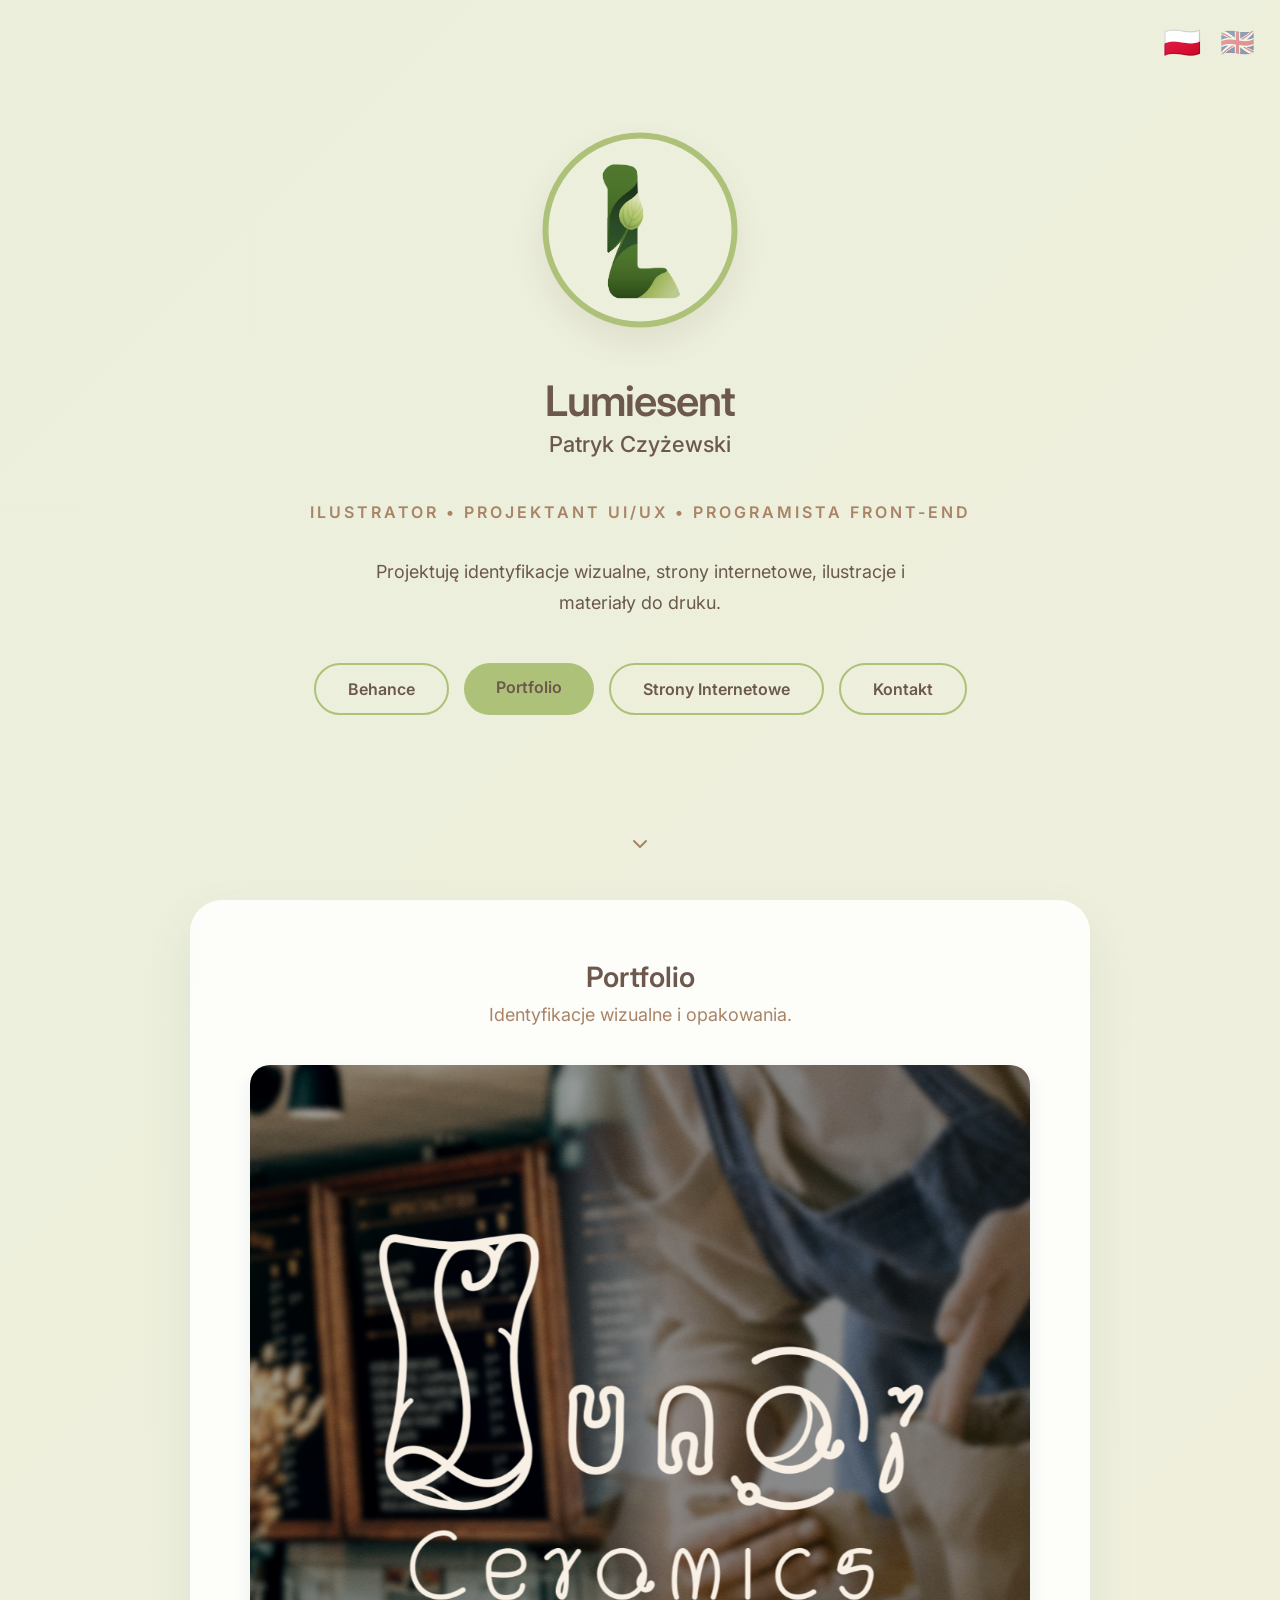
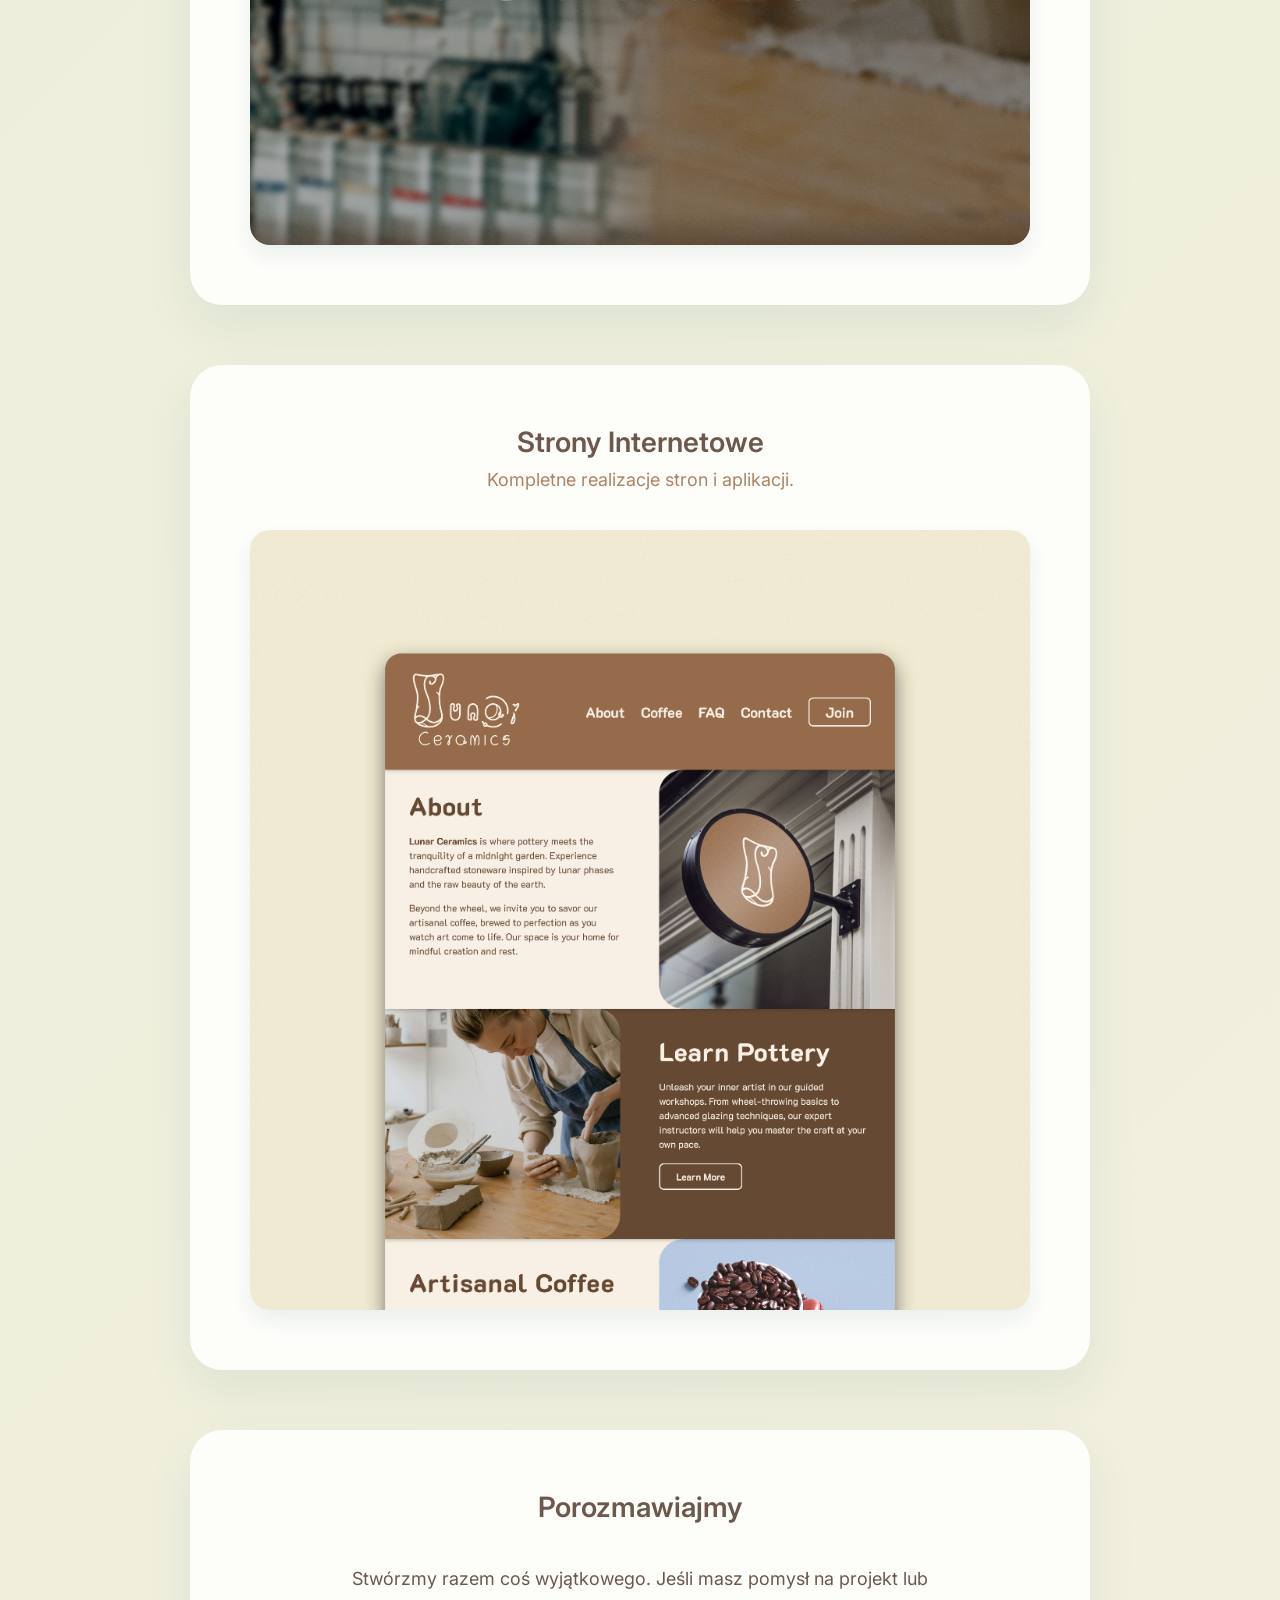
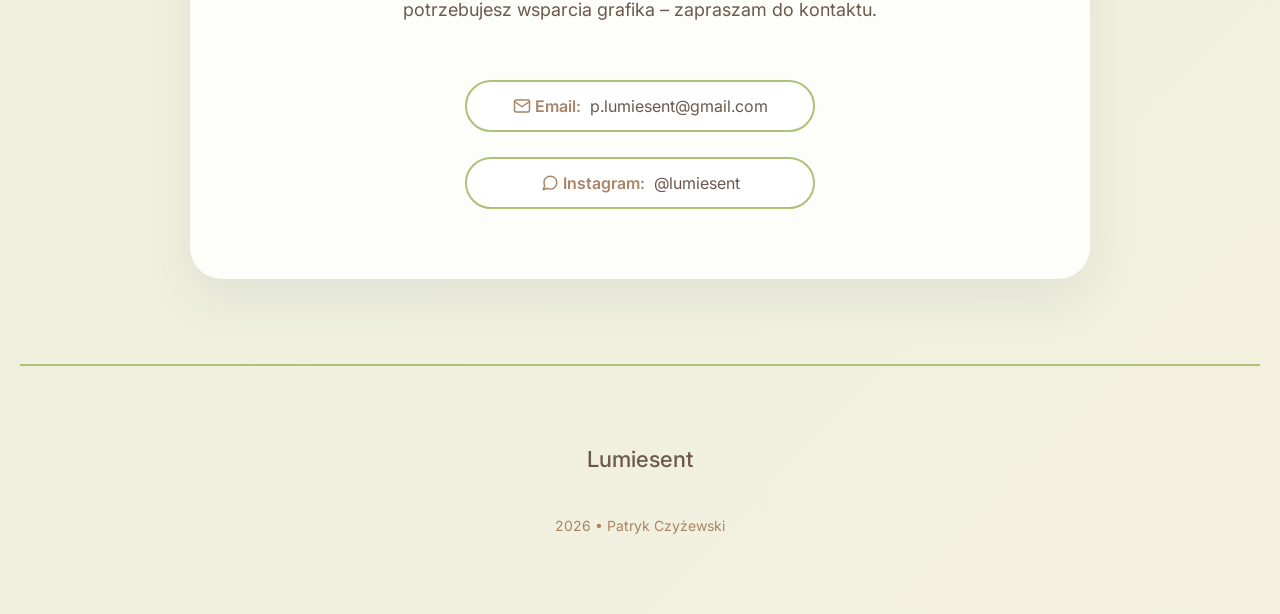
==== index.html @ 35a89672 "Small and general changes - Added different highlight color on project and website pages. - Added s" ====
<!DOCTYPE html>
<html lang="pl">
<head>
    <meta charset="UTF-8">
    <meta name="viewport" content="width=device-width, initial-scale=1.0">
    <title>Portfolio Graficzne</title>
    <link href="https://fonts.googleapis.com/css2?family=Inter:wght@400;500;600&display=swap" rel="stylesheet">
    <link rel="stylesheet" href="style.css">
</head>



<body>
    <div class="lang-switcher">
        <button id="lang-pl" class="lang-btn active">🇵🇱</button>
        <button id="lang-en" class="lang-btn">🇬🇧</button>
    </div>

    <header class="hero fade-in">
        <img src="images/Lumiesent-Signet.png" alt=" " class="profile-img">
        <h1 class="name" data-i18n="name">Lumiesent</h1>
        <p class="brand-name" data-i18n="brand_name">Patryk Czyżewski</p>
        <p class="title" data-i18n="job_title">Ilustrator • Projektant UI/UX • Programista Front-end</p>
        <p class="bio" data-i18n="bio">
            Projektuję identyfikacje wizualne, strony internetowe, ilustracje i materiały do druku. 
        </p>
        
        <div class="links">
            <a href="https://www.behance.net/lumiesent" class="btn btn-outline" data-i18n="behance">Behance</a>
            <a href="#portfolio" class="btn" data-i18n="portfolio_menu">Portfolio</a>
            <a href="#websites" class="btn btn-outline" data-i18n="websites_menu">Strony Internetowe</a>
            <a href="#kontakt" class="btn btn-outline" data-i18n="contact">Kontakt</a>
        </div>

        <a href="#portfolio" class="scroll-down">
            <svg width="24" height="24" viewBox="0 0 24 24" fill="none" stroke="currentColor" stroke-width="2" stroke-linecap="round" stroke-linejoin="round">
                <polyline points="6 9 12 15 18 9"></polyline>
            </svg>
        </a>
        
    </header>

    <main class="container">
        <div class="card fade-in" id="portfolio">
            <section class="projects-section">
                <h2 class="section-title" data-i18n="portfolio_title">Portfolio</h2>
                <p class="section-subtitle" data-i18n="portfolio_subtitle">Identyfikacje wizualne i opakowania.</p>
                
                <div class="projects-grid">
                    <a href="lunar-ceramics/lunar-ceramics-portfolio.html" class="project-item">
                        <img src="images/Lunar-Ceramics-Portfolio-Thumbnail.png" alt="Prezentacja" class="project-img">
                        <div class="project-overlay">
                            <h3 class="project-title" data-i18n="proj2_title">Lunar Ceramics</h3>
                            <p class="project-desc" data-i18n="proj2_desc">Identyfikacja wizualna kawiarni oraz pracowni ceramiki.</p>
                        </div>
                    </a>
                </div>
            </section>
        </div>

        <div class="card fade-in" id="websites">
            <section class="projects-section">
                <h2 class="section-title" data-i18n="websites_title">Strony Internetowe</h2>
                <p class="section-subtitle" data-i18n="websites_subtitle">Kompletne realizacje stron i aplikacji.</p>
                
                <div class="projects-grid">
                    <a href="lunar-ceramics/lunar-ceramics.html" class="project-item">
                        <img src="images/Lunar-Ceramics-Website-Thumbnail.png" alt=" " class="project-img">
                        <div class="project-overlay">
                            <h3 class="project-title" data-i18n="proj1_title">Lunar Ceramics</h3>
                            <p class="project-desc" data-i18n="proj1_desc">Strona internetowa.</p>
                        </div>
                    </a>
                </div>
            </section>
        </div>

        <div class="card fade-in" id="kontakt">
            <footer class="contact-section">
                <h2 class="section-title" data-i18n="talk_title">Porozmawiajmy</h2>
                <p class="bio" data-i18n="talk_desc">Stwórzmy razem coś wyjątkowego. Jeśli masz pomysł na projekt lub potrzebujesz wsparcia grafika – zapraszam do kontaktu.</p>
                <div class="contact-details"> 
                    <a href="mailto:p.lumiesent@gmail.com" class="contact-link">
                        <svg viewBox="0 0 24 24"><path d="M4 4h16c1.1 0 2 .9 2 2v12c0 1.1-.9 2-2 2H4c-1.1 0-2-.9-2-2V6c0-1.1.9-2 2-2z"></path><polyline points="22,6 12,13 2,6"></polyline></svg>
                        <span class="contact-label">Email:</span> p.lumiesent@gmail.com
                    </a>
                    <a href="https://instagram.com/lumiesent" target="_blank" class="contact-link">
                        <svg viewBox="0 0 24 24"><path d="M21 11.5a8.38 8.38 0 0 1-.9 3.8 8.5 8.5 0 0 1-7.6 4.7 8.38 8.38 0 0 1-3.8-.9L3 21l1.9-5.7a8.38 8.38 0 0 1-.9-3.8 8.5 8.5 0 0 1 4.7-7.6 8.38 8.38 0 0 1 3.8-.9h.5a8.48 8.48 0 0 1 8 8v.5z"></path></svg>
                        <span class="contact-label">Instagram:</span> @lumiesent
                    </a>
                </div>
            </footer>
        </div>

         <footer class="page-footer">
                <p class="brand-name">Lumiesent</p>
                <p style="font-size: 14px; color: var(--text-secondary);">2026 • Patryk Czyżewski</p>
        </footer>
    </main>

<!--
    <main class="container fade-in" id="portfolio">
        <div class="card">
            
            <section class="projects-section">
                <h2 class="section-title" data-i18n="selected_projects">Wybrane Projekty</h2>
                <div class="projects-grid">
                    
                    <a href="lunar-ceramics/lunar-ceramics.html" class="project-item">
                        <img src="lunar-ceramics/images/Lunar-Ceramics-Coffee-Brand-Mockup-2.png" alt=" " class="project-img">
                        <div class="project-overlay">
                            <h3 class="project-title" data-i18n="proj1_title">Lunar Ceramics</h3>
                            <p class="project-desc" data-i18n="proj1_desc">Identyfikacja wizualna, strona internetowa i opakowania.</p>
                        </div>
                    </a>
<!-- WAŻNE ZMIENIONE -->
<!--
                    <a href="projekt2.html" class="project-item">
                        <img src="https://via.placeholder.com/400x400" alt=" " class="project-img">
                        <div class="project-overlay">
                            <h3 class="project-title" data-i18n="proj2_title">Plakaty Festiwalowe</h3>
                            <p class="project-desc" data-i18n="proj2_desc">Seria ilustracji na wydarzenie</p>
                        </div>
                    </a>

                    <a href="projekt3.html" class="project-item">
                        <img src="https://via.placeholder.com/400x400" alt=" " class="project-img">
                        <div class="project-overlay">
                            <h3 class="project-title" data-i18n="proj3_title">Aplikacja Mobilna</h3>
                            <p class="project-desc" data-i18n="proj3_desc">Projekt interfejsu (UI/UX)</p>
                        </div>
                    </a>

                    <a href="projekt4.html" class="project-item">
                        <img src="https://via.placeholder.com/400x400" alt=" " class="project-img">
                        <div class="project-overlay">
                            <h3 class="project-title" data-i18n="proj4_title">Logo Folio</h3>
                            <p class="project-desc" data-i18n="proj4_desc">Zbiór znaków z 2023 roku</p>
                        </div>
                    </a>

                </div>
            </section>

            <hr class="divider">

            <footer class="contact-section" id="kontakt">
                <h2 class="section-title" data-i18n="talk_title">Porozmawiajmy</h2>
                <p class="bio" data-i18n="talk_desc">Masz pomysł na projekt lub szukasz grafika do współpracy? Śmiało, napisz do mnie!</p>
                
                <div class="contact-details">
                    <a href="mailto:p.lumiesent@gmail.com" class="contact-link">
                        <span class="contact-label">Email:</span> p.lumiesent@gmail.com
                    </a>
                    <a href="https://instagram.com/lumiesent" target="_blank" class="contact-link">
                        <span class="contact-label">Instagram:</span> @lumiesent
                    </a>
                </div>
            </footer>

        </div>
    </main>
-->

    <script src="script.js"></script>
</body>
</html>
---- style.css ----
/* =========================================
   PALETA KOLORÓW (Nazwy funkcyjne)
   ========================================= */
:root {
    /* 1. TWOJA BAZA KOLORYSTYCZNA */
    --color-vanilla: #F0EAD2;
    --color-cream: #DDE5B6;
    --color-olive: #ADC178;
    --color-copper: #A98467;
    --color-brown: #6C584C;

    /* 2. PRZYPISANIE FUNKCYJNE */
    --bg-color: var(--color-vanilla);
    --text-white: var(--color-cream);
    --text-primary: var(--color-brown);
    --text-secondary: var(--color-copper);
    --accent-primary: var(--color-olive);
    --accent-secondary: var(--color-brown);
    
    /* 3. KONSTRUKCJE POMOCNICZE */
    --card-bg: rgba(255, 255, 255, 0.85); 
    --overlay-bg: rgba(108, 88, 76, 0.7); 
    --overlay-mobile-bg: rgba(108, 88, 76, 0.7); 
    --shadow-color: rgba(108, 88, 76, 0.1);
}

html {
    scroll-behavior: smooth; 
}

* {
    margin: 0;
    padding: 0;
    box-sizing: border-box;
    font-family: 'Inter', sans-serif;
}

/* =========================================
   GŁÓWNE TŁO I ZAZNACZANIE TEKSTU
   ========================================= */
body {
    background: linear-gradient(
        -45deg, 
        var(--color-vanilla), 
        var(--color-cream), 
        #F5F0DF, 
        #EBEFDB
    );
    background-size: 400% 400%;
    animation: moveGradient 15s ease infinite;
    color: var(--text-primary);
}

@keyframes moveGradient {
    0% { background-position: 0% 50%; }
    50% { background-position: 100% 50%; }
    100% { background-position: 0% 50%; }
}

::selection {
    background-color: var(--accent-primary); 
    color: var(--bg-color); 
}

::-moz-selection {
    background-color: var(--accent-primary);
    color: var(--bg-color);
}

/* =========================================
   ZMIANA JĘZYKA (Flagi)
   ========================================= */
.lang-switcher {
    position: absolute;
    top: 20px;
    right: 20px;
    display: flex;
    gap: 10px;
    z-index: 100;
}

.lang-btn {
    background: none;
    border: none;
    font-size: 28px;
    cursor: pointer;
    opacity: 0.4; 
    transition: opacity 0.3s ease, transform 0.3s ease;
    padding: 5px;
}

.lang-btn.active, .lang-btn:hover {
    opacity: 1; 
    transform: scale(1.1);
}

/* =========================================
   SEKCJA HERO (Wprowadzenie pełnoekranowe)
   ========================================= */
.hero {
    min-height: 100vh; 
    display: flex;
    flex-direction: column;
    justify-content: center;
    align-items: center;
    text-align: center;
    padding: 40px 20px;
    position: relative;
}

.profile-img {
    width: 130px;
    height: 130px;
    border-radius: 50%;
    object-fit: cover;
    margin-bottom: 80px;
    margin-top: -20px;
    border: 4px solid var(--accent-primary);
    box-shadow: 0 10px 20px var(--shadow-color);
    transform: scale(1.5); 
}

.name {
    font-size: 42px; 
    font-weight: 600;
    margin-bottom: 5px;
    color: var(--text-primary);
    letter-spacing: -1px;
}

.brand-name {
    font-size: 22px;             
    font-weight: 500;
    color: var(--accent-secondary); 
    margin-bottom: 45px;
}

.title {
    font-size: 16px;
    color: var(--text-secondary);
    margin-bottom: 35px;
    text-transform: uppercase;
    letter-spacing: 3px;
    font-weight: 600;
}

.bio {
    font-size: 18px; 
    line-height: 1.7;
    color: var(--text-primary);
    max-width: 600px;
    margin: 0 auto 45px auto;
}

.links {
    display: flex;
    justify-content: center;
    gap: 15px;
    flex-wrap: wrap;
}

.btn {
    text-decoration: none;
    color: var(--text-primary);
    background: var(--accent-primary);
    padding: 14px 32px;
    border-radius: 100px; 
    font-size: 16px;
    font-weight: 600;
    transition: all 0.3s ease;
}

.btn:hover {
    background: var(--accent-secondary);
    color: var(--text-white);
    transform: translateY(-2px);
    box-shadow: 0 10px 20px var(--shadow-color);
}

.btn-outline {
    background: transparent;
    color: var(--text-primary);
    border: 2px solid var(--accent-primary);
}

.btn-outline:hover {
    background: var(--accent-primary);
    color: var(--text-primary);
}

.scroll-down {
    position: absolute;
    bottom: 40px;
    color: var(--text-secondary);
    animation: bounce 2s infinite;
    transition: color 0.3s ease, opacity 0.4s ease;
    opacity: 1; 
}

.scroll-down:hover {
    color: var(--accent-primary);
}

.scroll-down.hidden {
    opacity: 0;
    pointer-events: none; 
}

@keyframes bounce {
    0%, 20%, 50%, 80%, 100% { transform: translateY(0); }
    40% { transform: translateY(-15px); }
    60% { transform: translateY(-7px); }
}

/* =========================================
   KARTY I UKŁAD (Projekty, Design Lab, Kontakt)
   ========================================= */
.container {
    padding: 0 20px 80px 20px;
    display: flex;
    flex-direction: column;
    align-items: center;
    gap: 60px;
}

.card {
    background: var(--card-bg);
    backdrop-filter: blur(10px); 
    max-width: 900px; 
    width: 100%;
    margin: 0 auto;
    padding: 60px;
    border-radius: 32px; 
    box-shadow: 0 20px 50px rgba(26, 83, 92, 0.08); 
    text-align: center;
}

.section-title {
    font-size: 28px;
    color: var(--text-primary);
    margin-bottom: 40px;
    font-weight: 600;
}

.section-subtitle {
    font-size: 18px;
    color: var(--text-secondary);
    margin-bottom: 40px;
    margin-top: -30px; 
}

/* =========================================
   SEKCJA PROJEKTÓW STRON
   ========================================= */
.projects-grid {
    display: grid;
    grid-template-columns: repeat(1, 1fr); 
    gap: 30px;
}

.project-item {
    position: relative;
    display: block;
    aspect-ratio: 1 / 1; 
    border-radius: 20px;
    overflow: hidden; 
    text-decoration: none;
    box-shadow: 0 10px 20px rgba(26, 83, 92, 0.08);
}

.project-img {
    width: 100%;
    height: 100%;
    object-fit: cover;
    display: block;
    transition: transform 0.6s cubic-bezier(0.16, 1, 0.3, 1);
    background-color: var(--accent-primary); 
}

.project-overlay {
    position: absolute;
    top: 0;
    left: 0;
    width: 100%;
    height: 100%;
    
    isolation: isolate; 
    display: flex;
    flex-direction: column;
    justify-content: flex-end; 
    align-items: center;
    padding: 20px 20px 30px 20px;
    pointer-events: none; 
}

.project-overlay::before {
    content: "";
    position: absolute;
    top: 0;
    left: 0;
    width: 100%;
    height: 100%;
    
    background: linear-gradient(
        to bottom, 
        rgba(108, 88, 76, 0) 0%, 
        rgba(108, 88, 76, 0.1) 40%, 
        rgba(108, 88, 76, 0.75) 100%
    );
    
    backdrop-filter: blur(6px);
    -webkit-backdrop-filter: blur(6px);
    mask-image: linear-gradient(to bottom, transparent 0%, black 100%);
    -webkit-mask-image: linear-gradient(to bottom, transparent 0%, black 100%);
    
    z-index: -1; 
    pointer-events: none; 
    opacity: 0; 
    transition: opacity 0.4s ease;
}

.project-overlay .project-title {
    color: var(--bg-color);
    font-size: 32px;
    font-weight: 600;
    margin-bottom: 8px;
    transform: translateY(20px); 
    opacity: 0; 
    transition: transform 0.4s cubic-bezier(0.16, 1, 0.3, 1), opacity 0.4s ease; 
    text-shadow: 0 2px 6px rgba(0,0,0,0.5);
}

.project-overlay .project-desc {
    color: var(--text-white);
    font-size: 20px;
    font-weight: 500;
    transform: translateY(20px);
    opacity: 0; 
    transition: transform 0.4s cubic-bezier(0.16, 1, 0.3, 1), opacity 0.4s ease;
    transition-delay: 0.05s; 
    text-shadow: 0 2px 6px rgba(0,0,0,0.5);
}

.project-item::after {
    content: "";
    position: absolute;
    top: 0; 
    left: 0; 
    width: 100%; 
    height: 100%;
    z-index: 10; 
    pointer-events: none; 
    opacity: 0;
    transition: opacity 0.4s ease; 
    background-image: url("data:image/svg+xml,%3Csvg viewBox='0 0 500 500' xmlns='http://www.w3.org/2000/svg'%3E%3Cfilter id='noiseFilter'%3E%3CfeTurbulence type='fractalNoise' baseFrequency='0.85' numOctaves='3' stitchTiles='stitch'/%3E%3C/filter%3E%3Crect width='100%25' height='100%25' filter='url(%23noiseFilter)'/%3E%3C/svg%3E");
    mix-blend-mode: overlay; 
}

.project-item:hover::after { opacity: 0.4; }
.project-item:hover .project-img { transform: scale(1.1); }
.project-item:hover .project-overlay::before { opacity: 1; }
.project-item:hover .project-overlay .project-title,
.project-item:hover .project-overlay .project-desc { transform: translateY(0); opacity: 1; }

/* =========================================
   SEKCJA KONTAKTOWA I STOPKA
   ========================================= */
.contact-details {
    display: flex;
    flex-direction: column;
    gap: 5px;
    align-items: center;
    margin-top: 30px;
}

.contact-details svg {
    width: 18px;
    height: 18px;
    fill: none;
    stroke: var(--text-secondary);
    stroke-width: 2;
    stroke-linecap: round;
    stroke-linejoin: round;
    margin-bottom: -3px;
}

.contact-link {
    text-decoration: none;
    color: var(--text-primary);
    padding: 14px 28px;
    background: #ffffff;
    border-radius: 100px;
    border: 2px solid var(--accent-primary); 
    transition: all 0.3s ease;
    display: inline-block;
    min-width: 350px;
    margin: 10px;
}

.contact-link:hover {
    transform: translateY(-2px);
    box-shadow: 0 8px 20px var(--shadow-color);
}

.contact-label {
    font-weight: 600;
    margin-right: 5px;
    color: var(--text-secondary);
}

.page-footer {
    margin-top: 25px; 
    padding-top: 80px;
    border-top: 2px solid var(--accent-primary); 
    display: flex;
    flex-direction: column;
    align-items: center;
    text-align: center;
    width: 100%;
}

/* =========================================
   ANIMACJE FADE-IN
   ========================================= */
.fade-in {
    opacity: 0;
    transform: translateY(30px);
}

.fade-in.visible {
    opacity: 1;
    transform: translateY(0);
    transition: opacity 1s cubic-bezier(0.16, 1, 0.3, 1), transform 1s cubic-bezier(0.16, 1, 0.3, 1);
}

/* =========================================
   RESPONSYWNOŚĆ (Media Queries - Telefony)
   ========================================= */
@media (max-width: 768px) {
    .card { padding: 40px 20px; }
    .name { font-size: 36px; }

    .projects-grid {
        display: grid;
        grid-template-columns: 1fr; 
        gap: 30px;
    }

    .project-overlay::before {
        opacity: 1 !important; 
    }

    .project-overlay .project-title {
        opacity: 1 !important;
        transform: translateY(0) !important;
        font-size: 24px;
        margin-bottom: 5px;
    }

    .project-overlay .project-desc {
        opacity: 1 !important;
        transform: translateY(0) !important;
        font-size: 16px;
    }

    main.container {
        padding-top: 0px !important; 
    }

    .project-item::after,
    .project-item:hover::after {
        opacity: 0.3 !important; 
    }
}
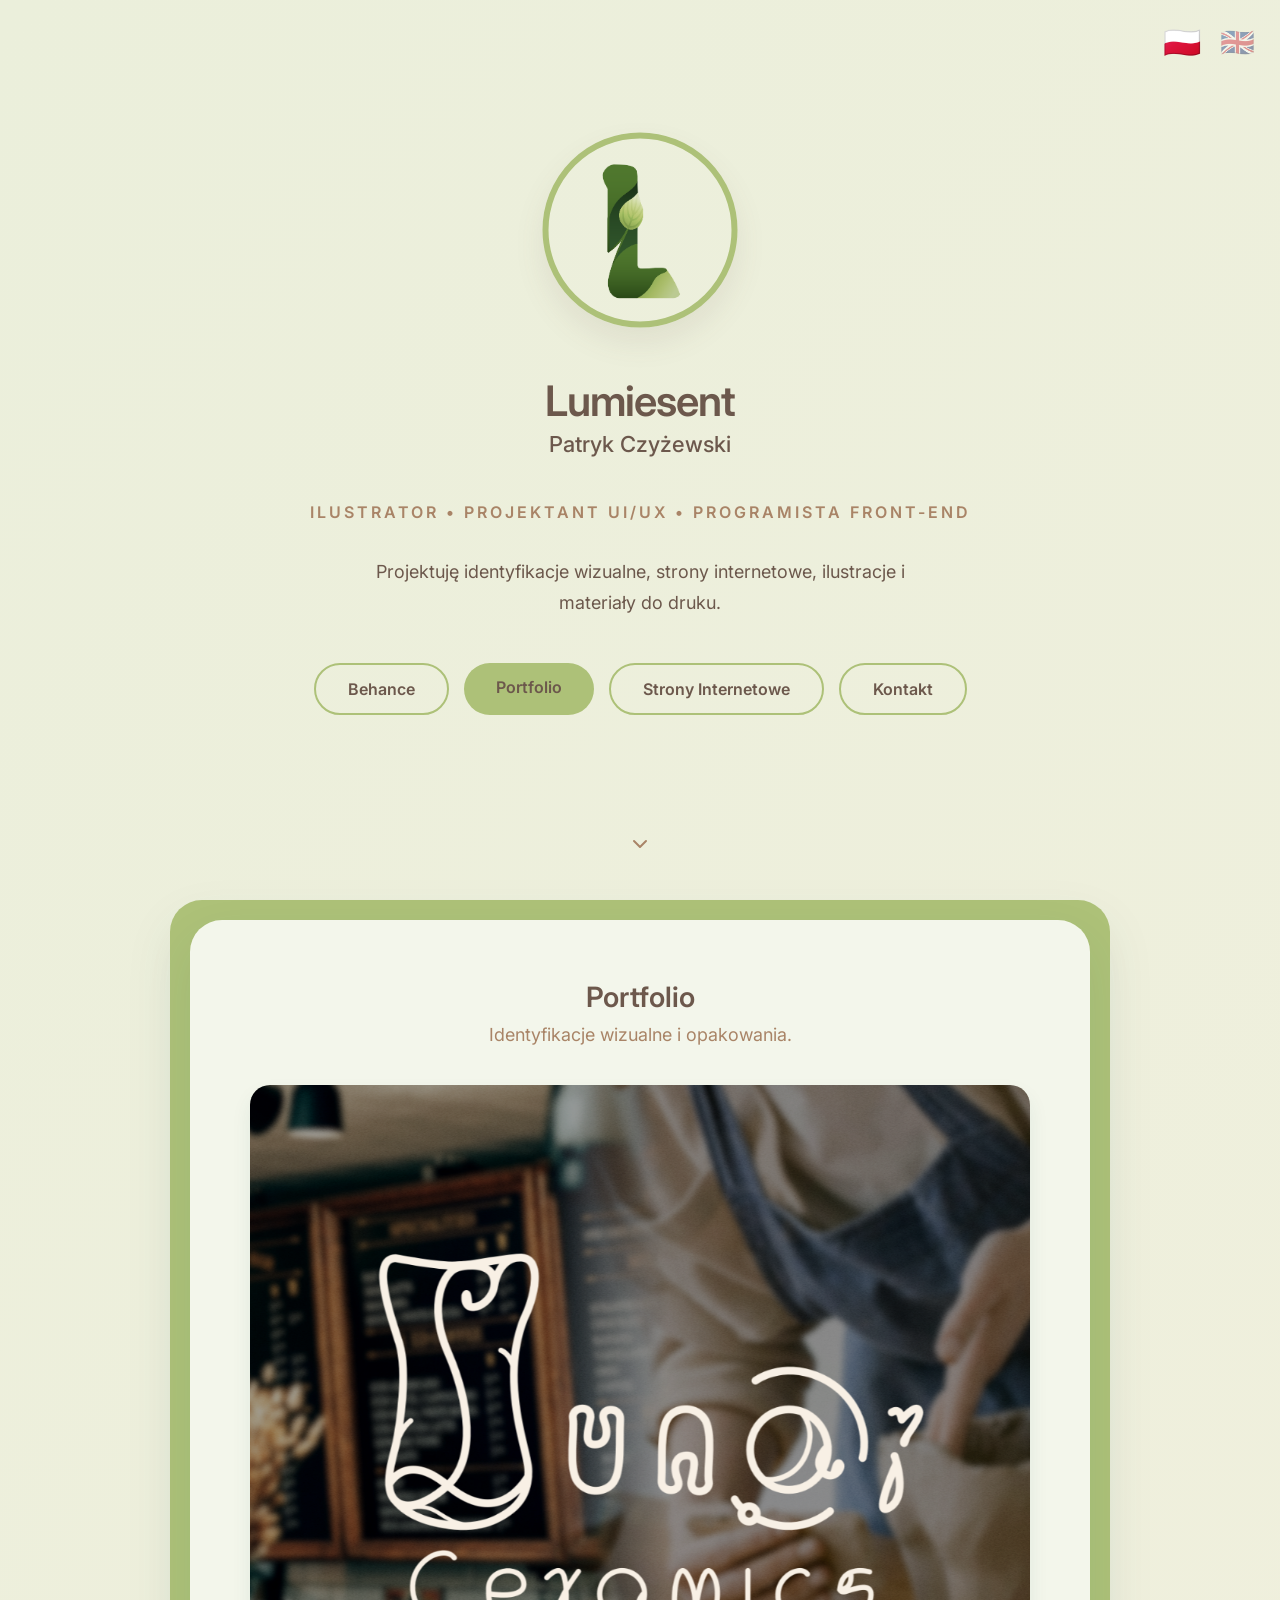
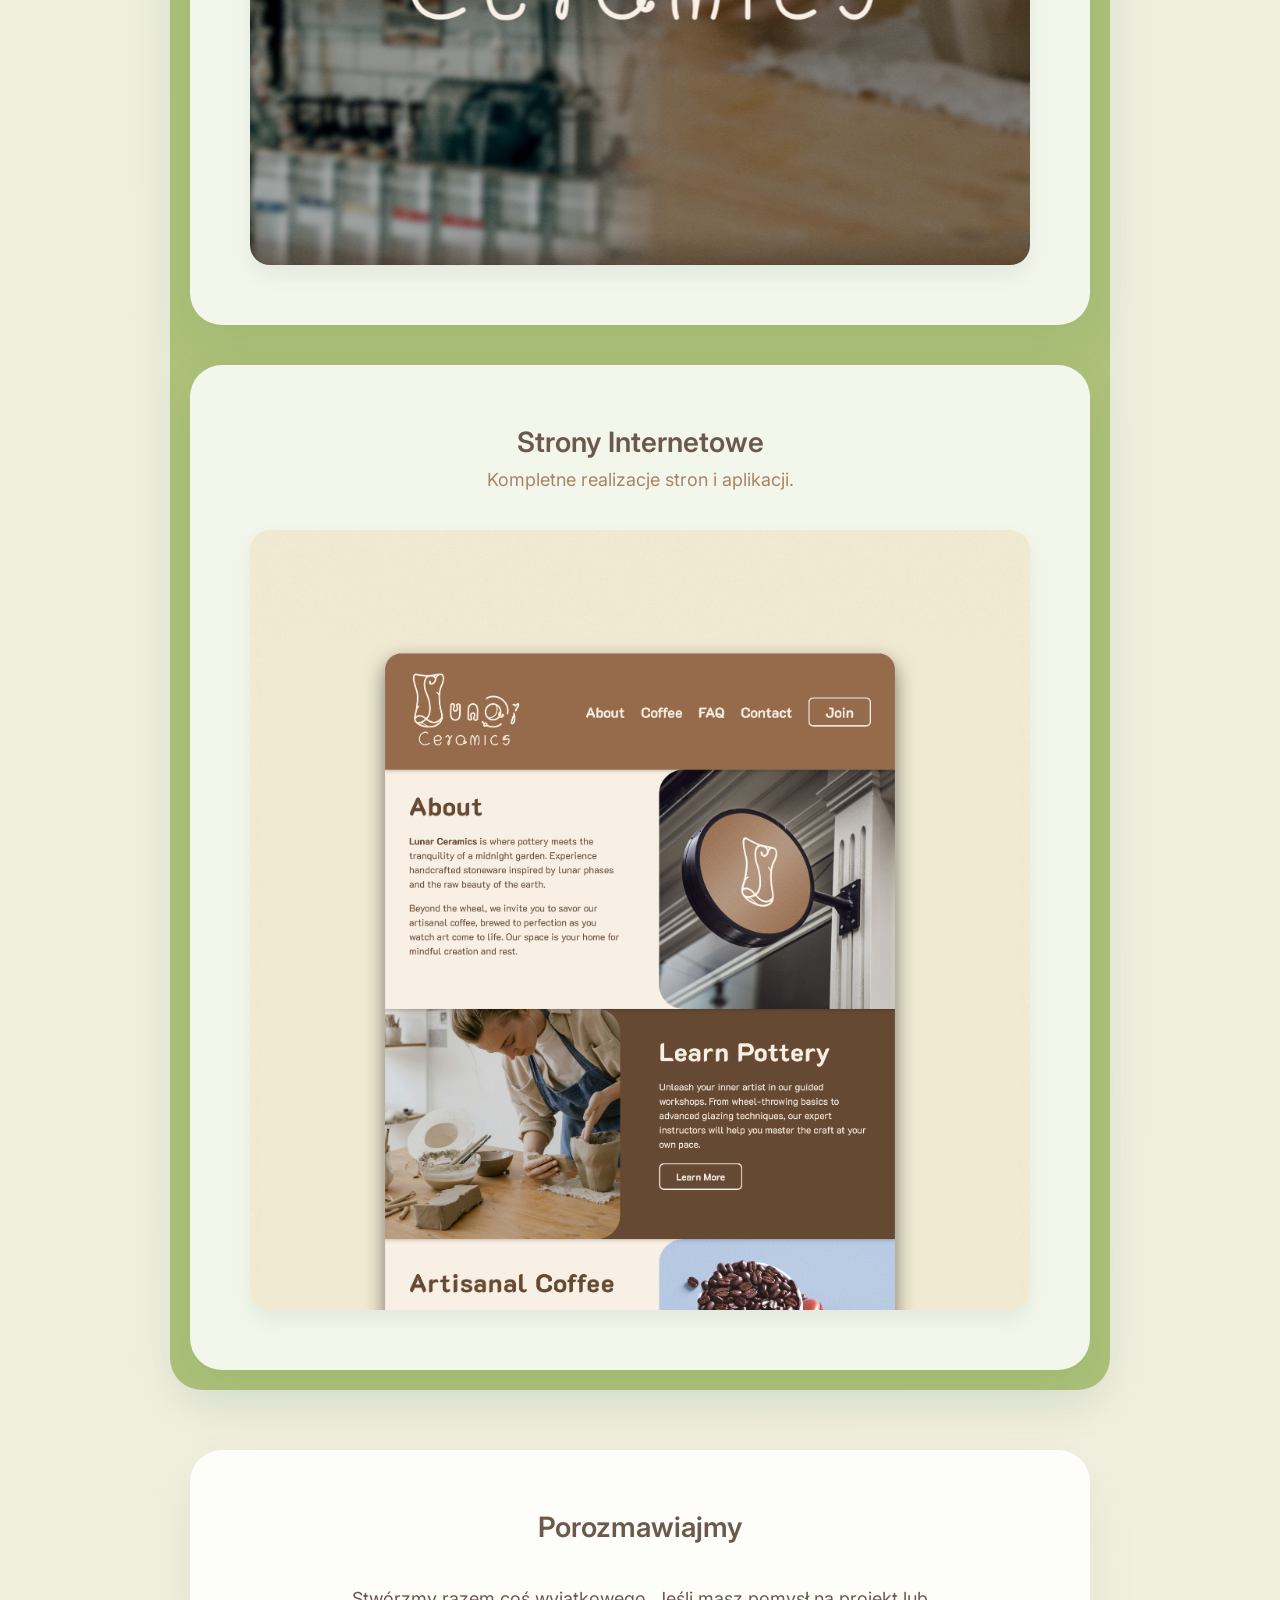
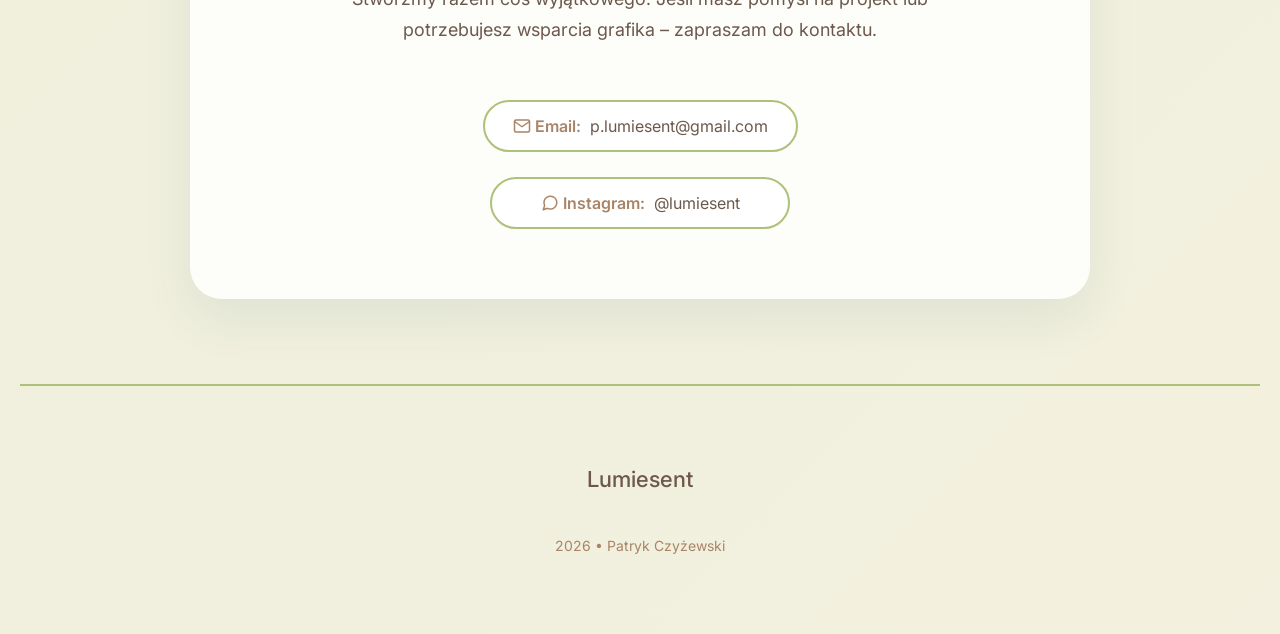
==== commit 3023f574: "Changed Portfolio Visuals - Added green frame linking "portfolio" and "websites" sections. - Changed" ====
--- a/index.html
+++ b/index.html
@@ -41,39 +41,43 @@
     </header>
 
     <main class="container">
-        <div class="card fade-in" id="portfolio">
-            <section class="projects-section">
-                <h2 class="section-title" data-i18n="portfolio_title">Portfolio</h2>
-                <p class="section-subtitle" data-i18n="portfolio_subtitle">Identyfikacje wizualne i opakowania.</p>
-                
-                <div class="projects-grid">
-                    <a href="lunar-ceramics/lunar-ceramics-portfolio.html" class="project-item">
-                        <img src="images/Lunar-Ceramics-Portfolio-Thumbnail.png" alt="Prezentacja" class="project-img">
-                        <div class="project-overlay">
-                            <h3 class="project-title" data-i18n="proj2_title">Lunar Ceramics</h3>
-                            <p class="project-desc" data-i18n="proj2_desc">Identyfikacja wizualna kawiarni oraz pracowni ceramiki.</p>
-                        </div>
-                    </a>
-                </div>
-            </section>
+
+        <div class="table">
+            <div class="card fade-in" id="portfolio">
+                <section class="projects-section">
+                    <h2 class="section-title" data-i18n="portfolio_title">Portfolio</h2>
+                    <p class="section-subtitle" data-i18n="portfolio_subtitle">Identyfikacje wizualne i opakowania.</p>
+                    
+                    <div class="projects-grid">
+                        <a href="lunar-ceramics/lunar-ceramics-portfolio.html" class="project-item">
+                            <img src="images/Lunar-Ceramics-Portfolio-Thumbnail.png" alt="Prezentacja" class="project-img">
+                            <div class="project-overlay">
+                                <h3 class="project-title" data-i18n="proj2_title">Lunar Ceramics</h3>
+                                <p class="project-desc" data-i18n="proj2_desc">Identyfikacja wizualna kawiarni oraz pracowni ceramiki.</p>
+                            </div>
+                        </a>
+                    </div>
+                </section>
+            </div>
+
+            <div class="card fade-in" id="websites">
+                <section class="projects-section">
+                    <h2 class="section-title" data-i18n="websites_title">Strony Internetowe</h2>
+                    <p class="section-subtitle" data-i18n="websites_subtitle">Kompletne realizacje stron i aplikacji.</p>
+                    
+                    <div class="projects-grid">
+                        <a href="lunar-ceramics/lunar-ceramics.html" class="project-item">
+                            <img src="images/Lunar-Ceramics-Website-Thumbnail.png" alt=" " class="project-img">
+                            <div class="project-overlay">
+                                <h3 class="project-title" data-i18n="proj1_title">Lunar Ceramics</h3>
+                                <p class="project-desc" data-i18n="proj1_desc">Strona internetowa.</p>
+                            </div>
+                        </a>
+                    </div>
+                </section>
+            </div>
         </div>
-
-        <div class="card fade-in" id="websites">
-            <section class="projects-section">
-                <h2 class="section-title" data-i18n="websites_title">Strony Internetowe</h2>
-                <p class="section-subtitle" data-i18n="websites_subtitle">Kompletne realizacje stron i aplikacji.</p>
-                
-                <div class="projects-grid">
-                    <a href="lunar-ceramics/lunar-ceramics.html" class="project-item">
-                        <img src="images/Lunar-Ceramics-Website-Thumbnail.png" alt=" " class="project-img">
-                        <div class="project-overlay">
-                            <h3 class="project-title" data-i18n="proj1_title">Lunar Ceramics</h3>
-                            <p class="project-desc" data-i18n="proj1_desc">Strona internetowa.</p>
-                        </div>
-                    </a>
-                </div>
-            </section>
-        </div>
+        
 
         <div class="card fade-in" id="kontakt">
             <footer class="contact-section">
--- a/style.css
+++ b/style.css
@@ -221,6 +221,18 @@
     flex-direction: column;
     align-items: center;
     gap: 60px;
+}
+
+.table {
+    padding: 20px;
+    display: flex;
+    flex-direction: column;
+    align-items: center;
+    gap: 40px;
+    background-color: var(--accent-primary);
+    backdrop-filter: blur(10px); 
+    box-shadow: 0 20px 50px rgba(26, 83, 92, 0.08); 
+    border-radius: 32px; 
 }
 
 .card {
@@ -393,7 +405,8 @@
     border: 2px solid var(--accent-primary); 
     transition: all 0.3s ease;
     display: inline-block;
-    min-width: 350px;
+    min-width: 300px;
+    max-width: 450px;
     margin: 10px;
 }
 
@@ -444,6 +457,10 @@
         display: grid;
         grid-template-columns: 1fr; 
         gap: 30px;
+    }
+
+    .profile-img {
+        margin-top: 40px;
     }
 
     .project-overlay::before {
@@ -464,7 +481,7 @@
     }
 
     main.container {
-        padding-top: 0px !important; 
+        padding: 0px !important; 
     }
 
     .project-item::after,
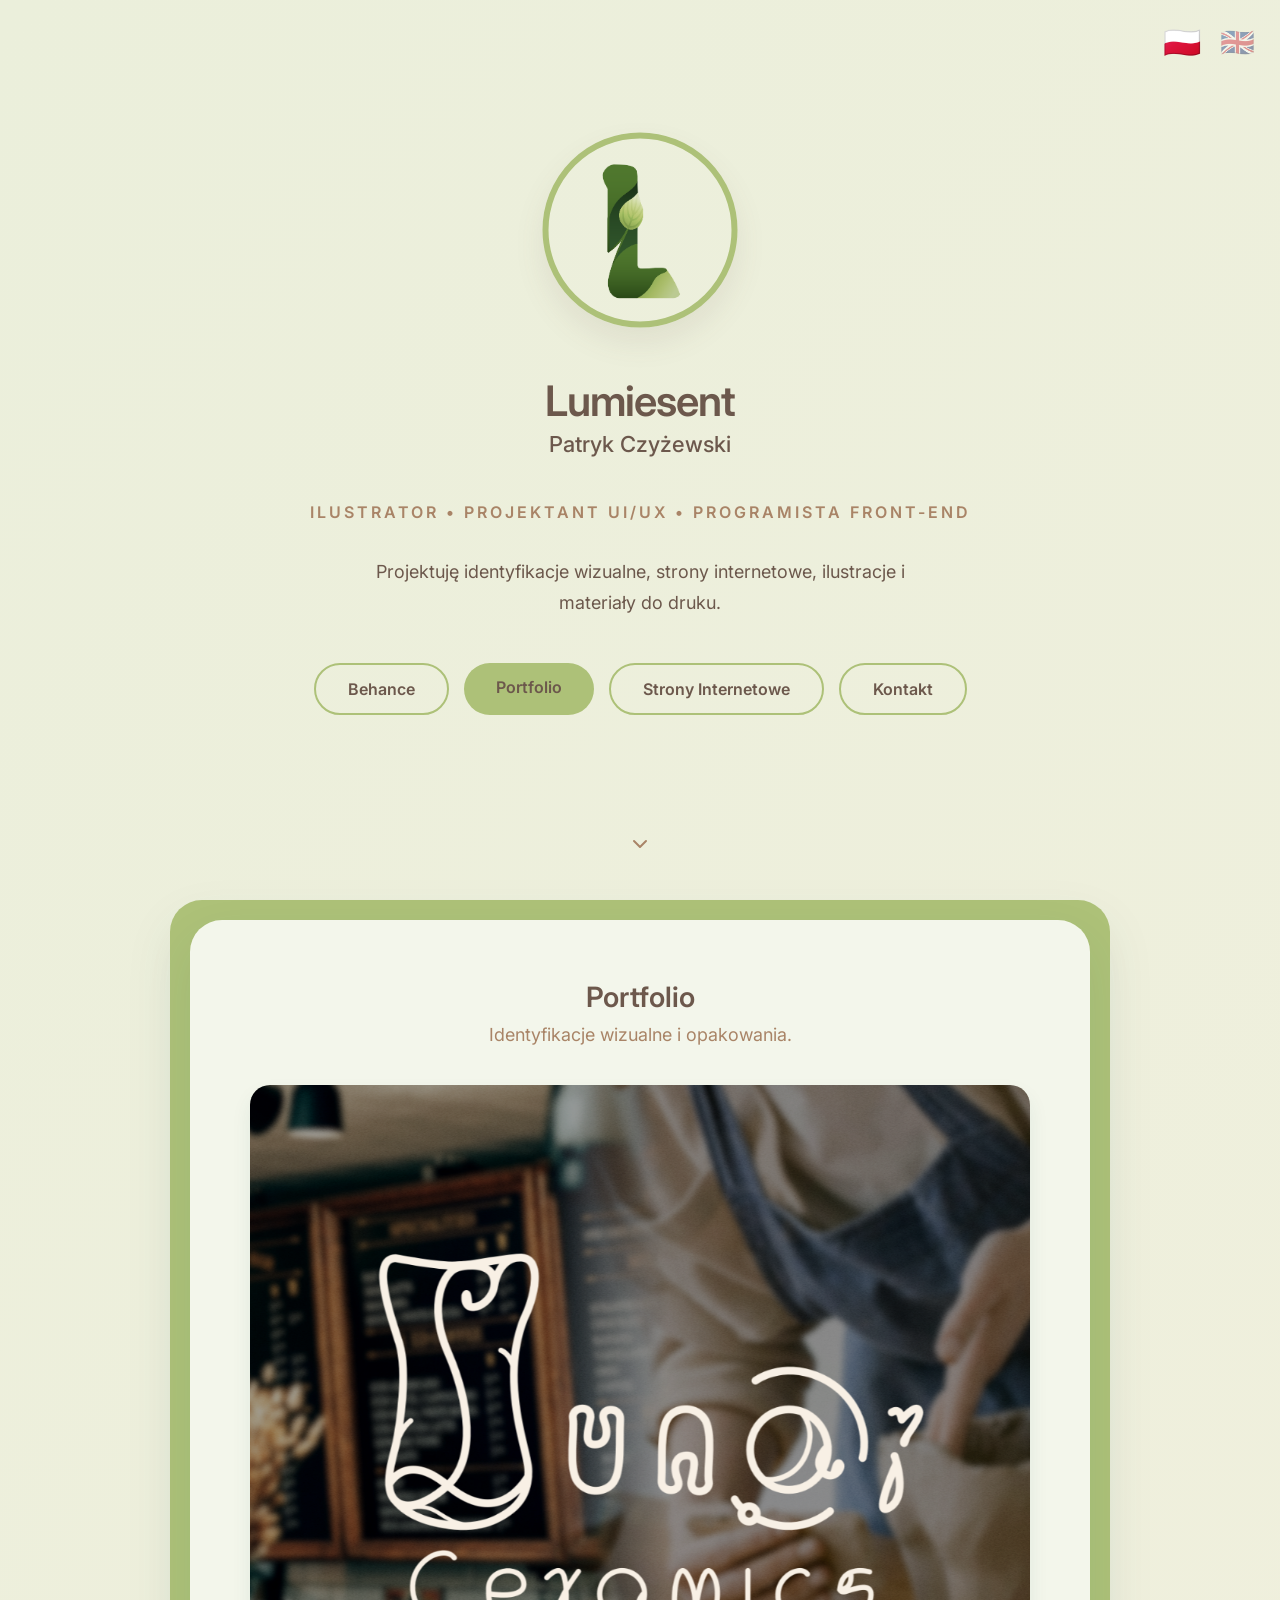
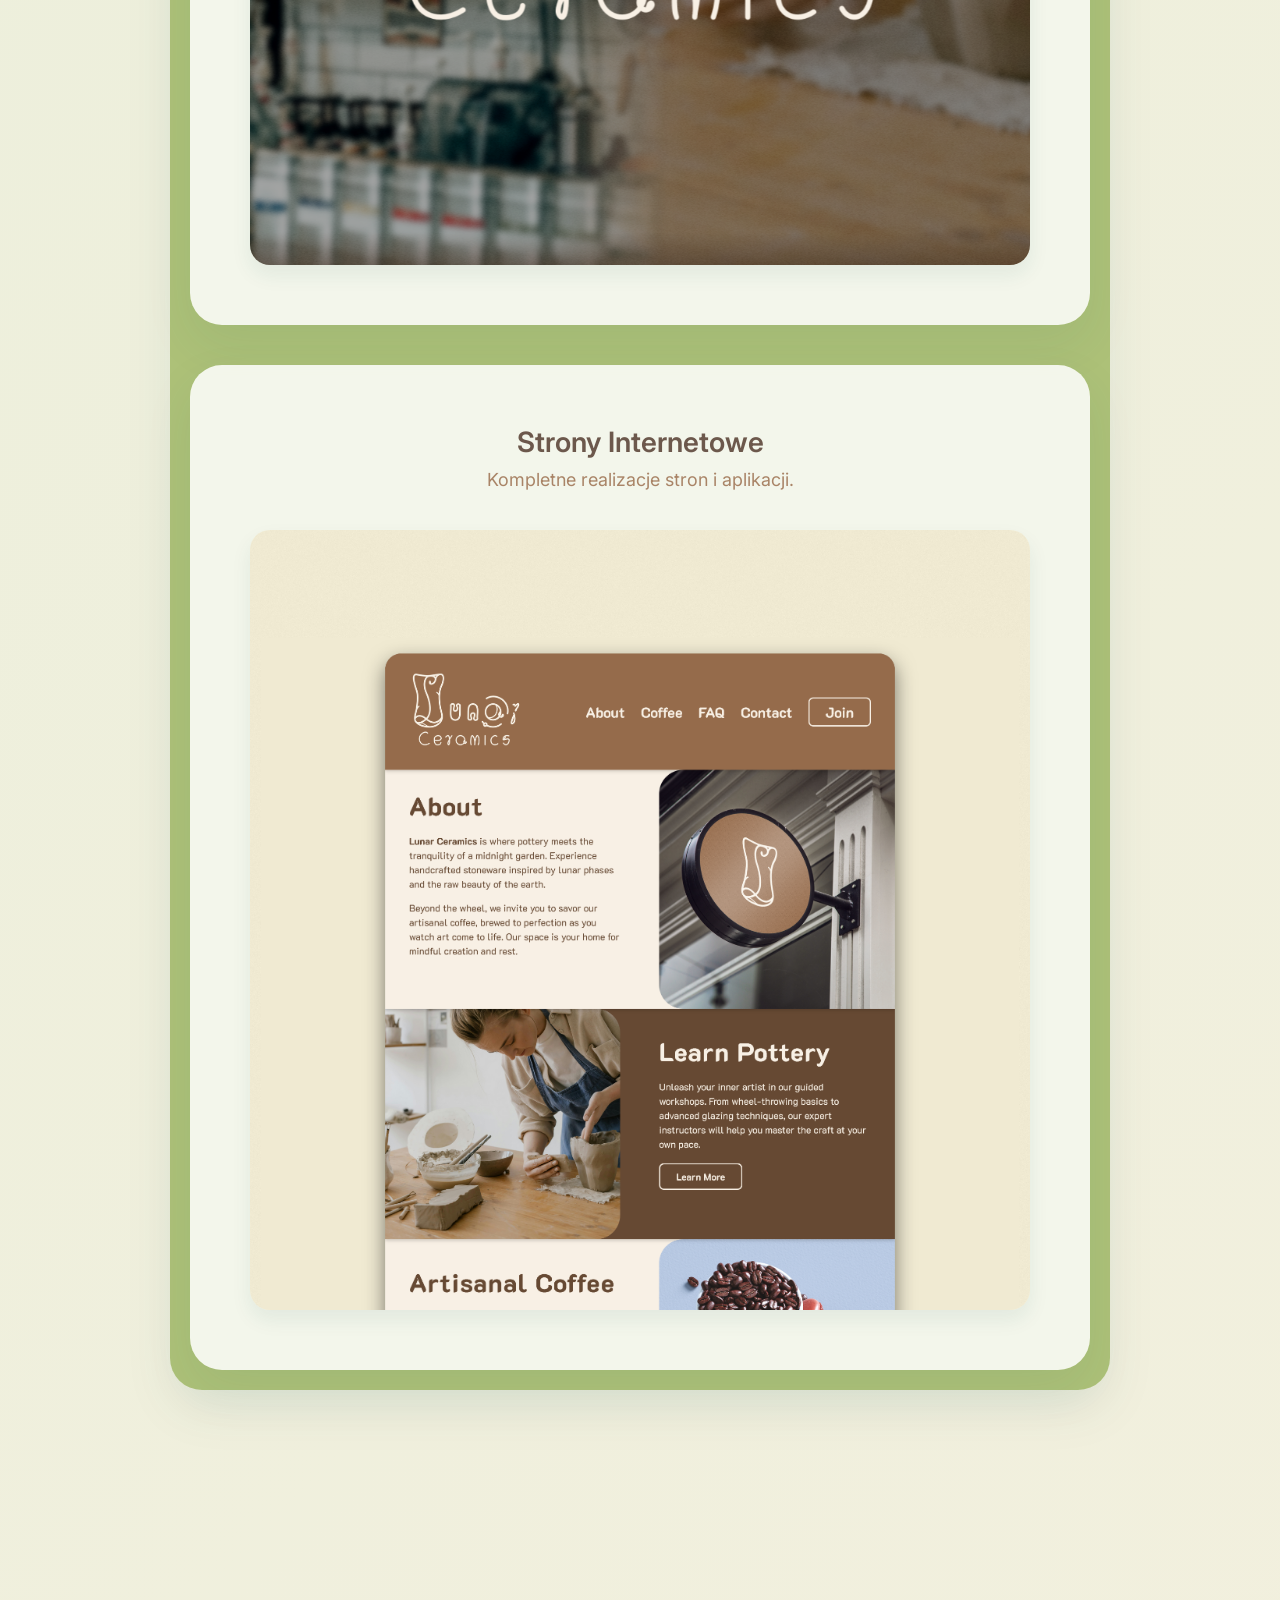
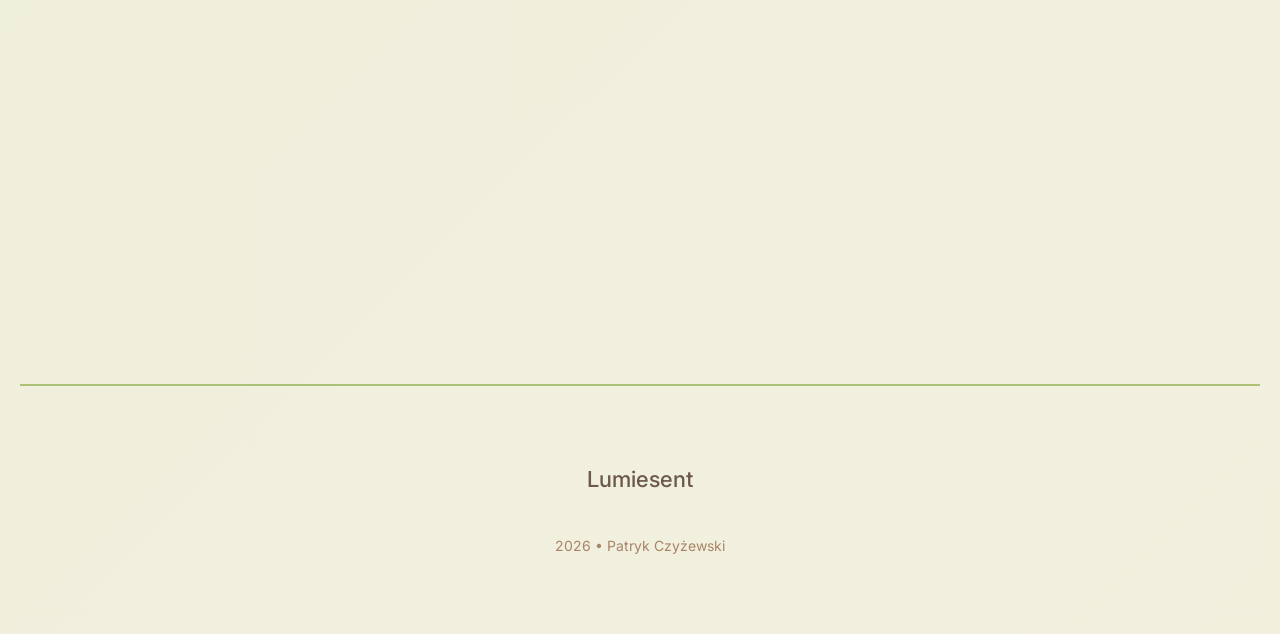
==== commit 51f4c922: "Favicon - Added favicon." ====
--- a/index.html
+++ b/index.html
@@ -6,6 +6,7 @@
     <title>Portfolio Graficzne</title>
     <link href="https://fonts.googleapis.com/css2?family=Inter:wght@400;500;600&display=swap" rel="stylesheet">
     <link rel="stylesheet" href="style.css">
+    <link rel="icon" href="images/favicon.png" type="image/x-icon">
 </head>
 
 
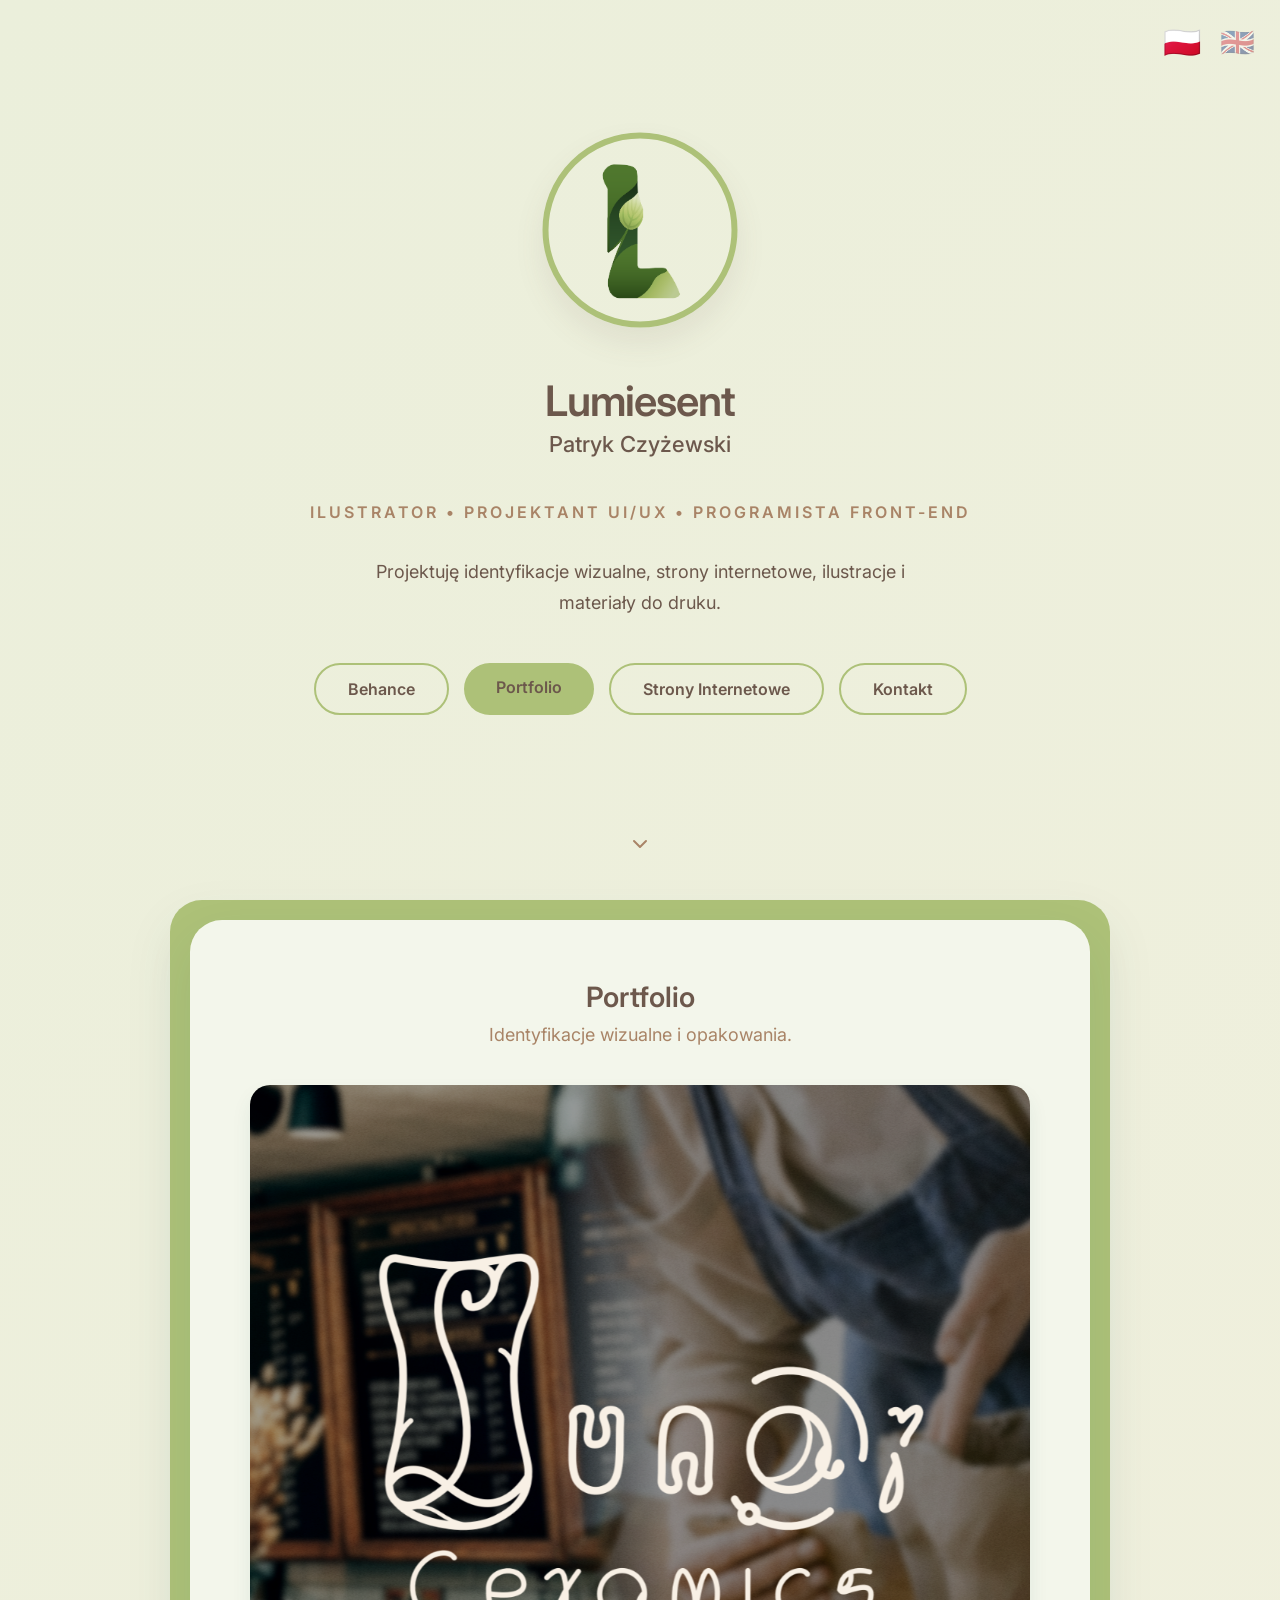
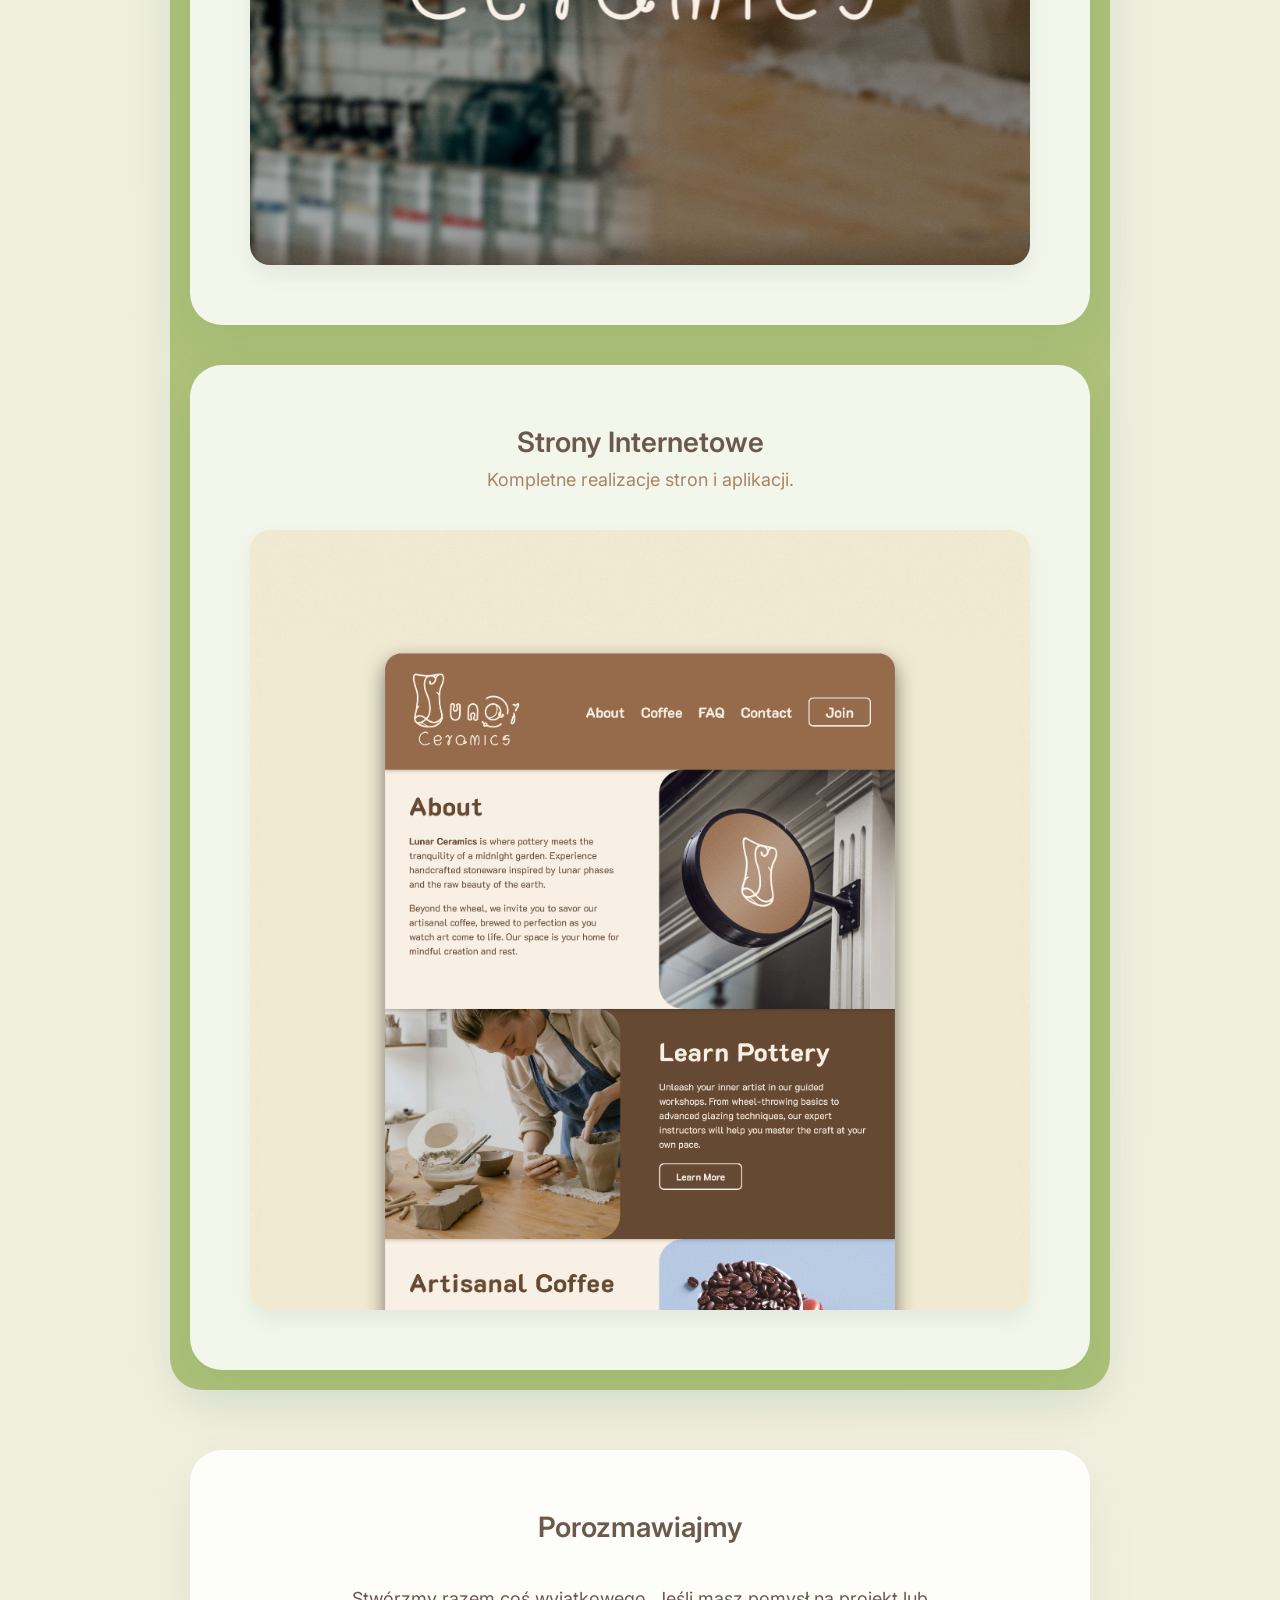
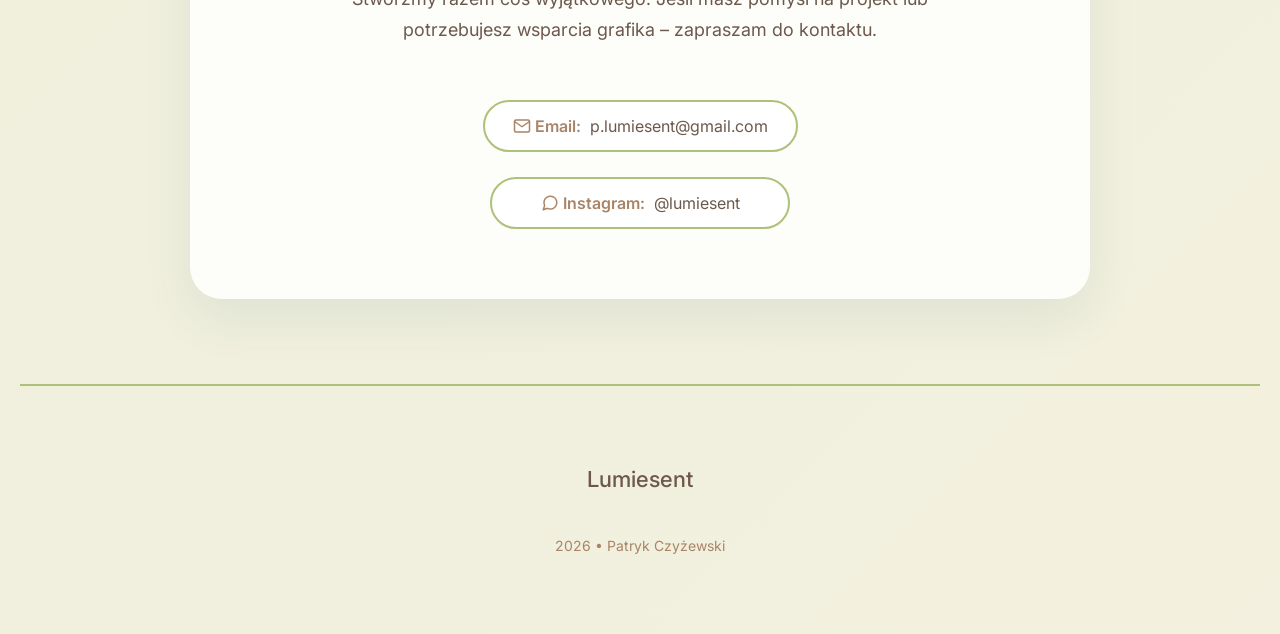
==== commit 1a36c57f: "Minor Changes - Fixed titles" ====
--- a/index.html
+++ b/index.html
@@ -3,7 +3,7 @@
 <head>
     <meta charset="UTF-8">
     <meta name="viewport" content="width=device-width, initial-scale=1.0">
-    <title>Portfolio Graficzne</title>
+    <title>Lumiesent - Portfolio</title>
     <link href="https://fonts.googleapis.com/css2?family=Inter:wght@400;500;600&display=swap" rel="stylesheet">
     <link rel="stylesheet" href="style.css">
     <link rel="icon" href="images/favicon.png" type="image/x-icon">
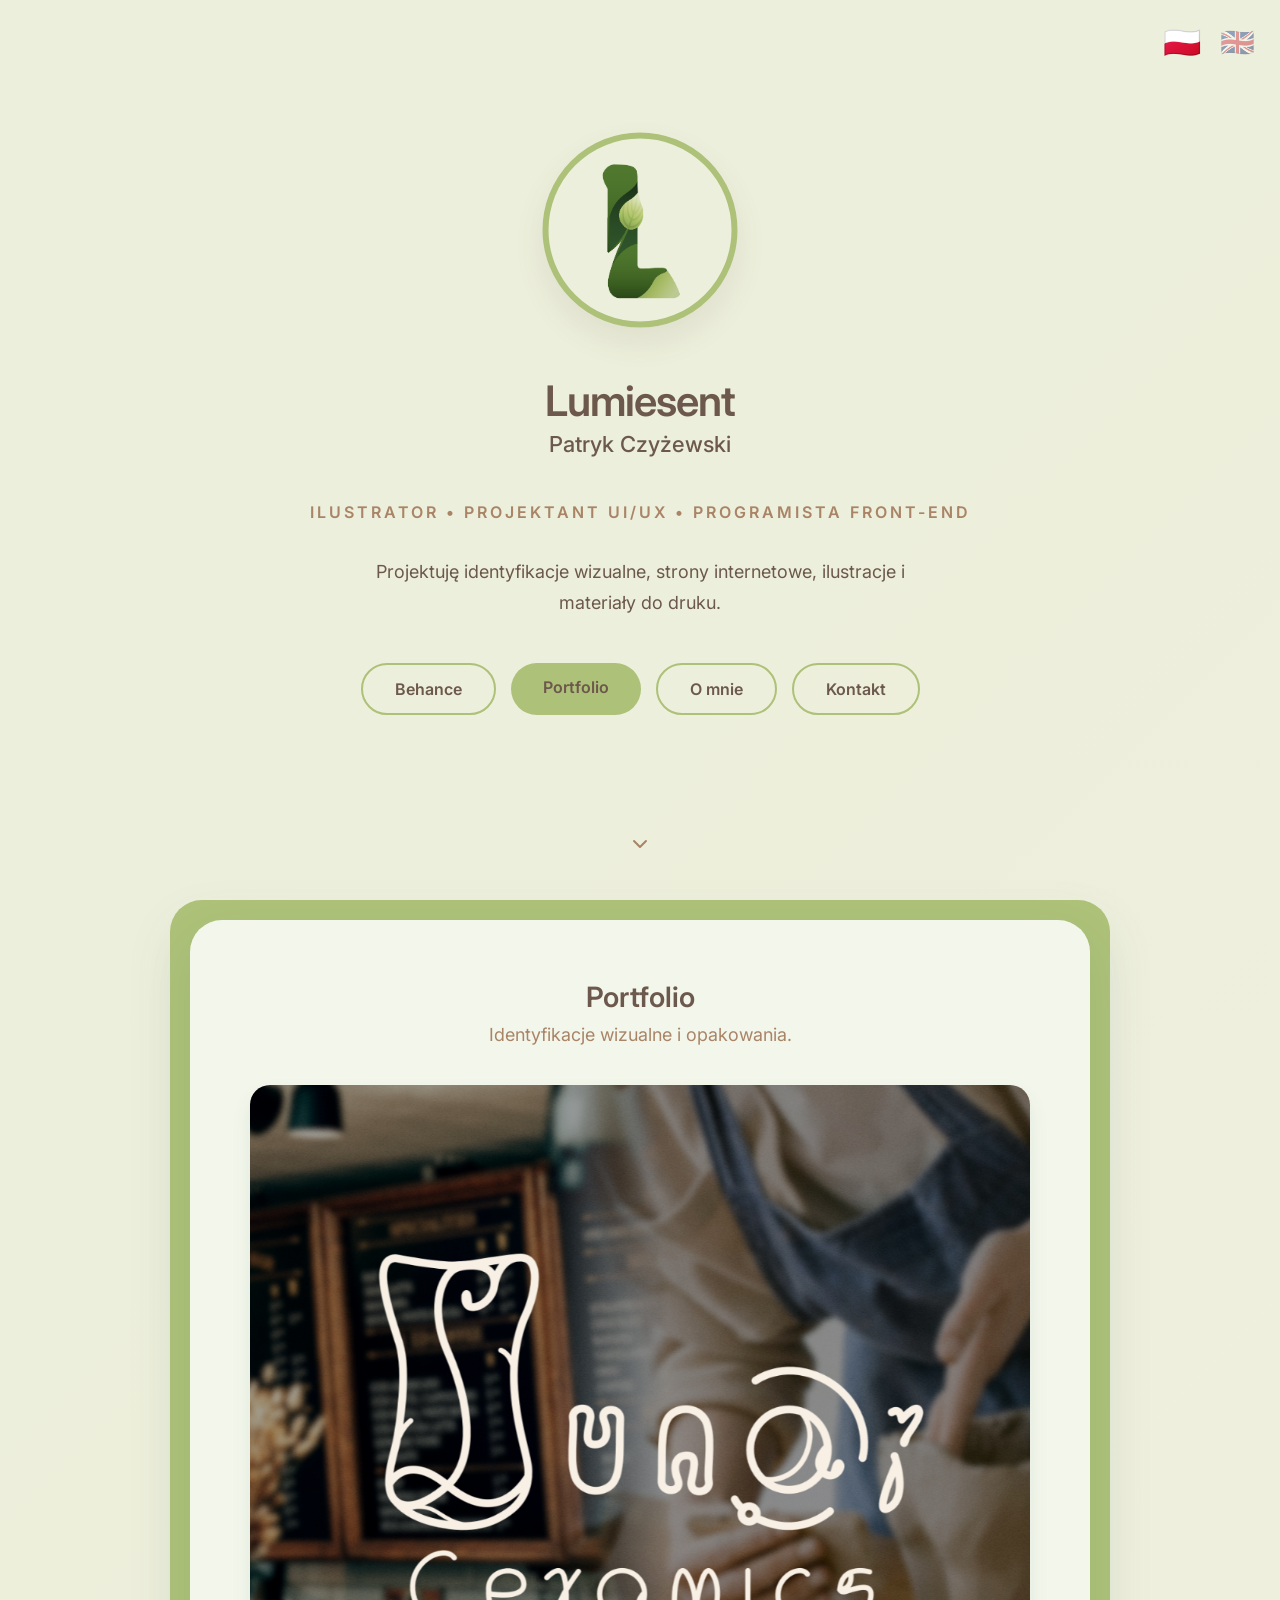
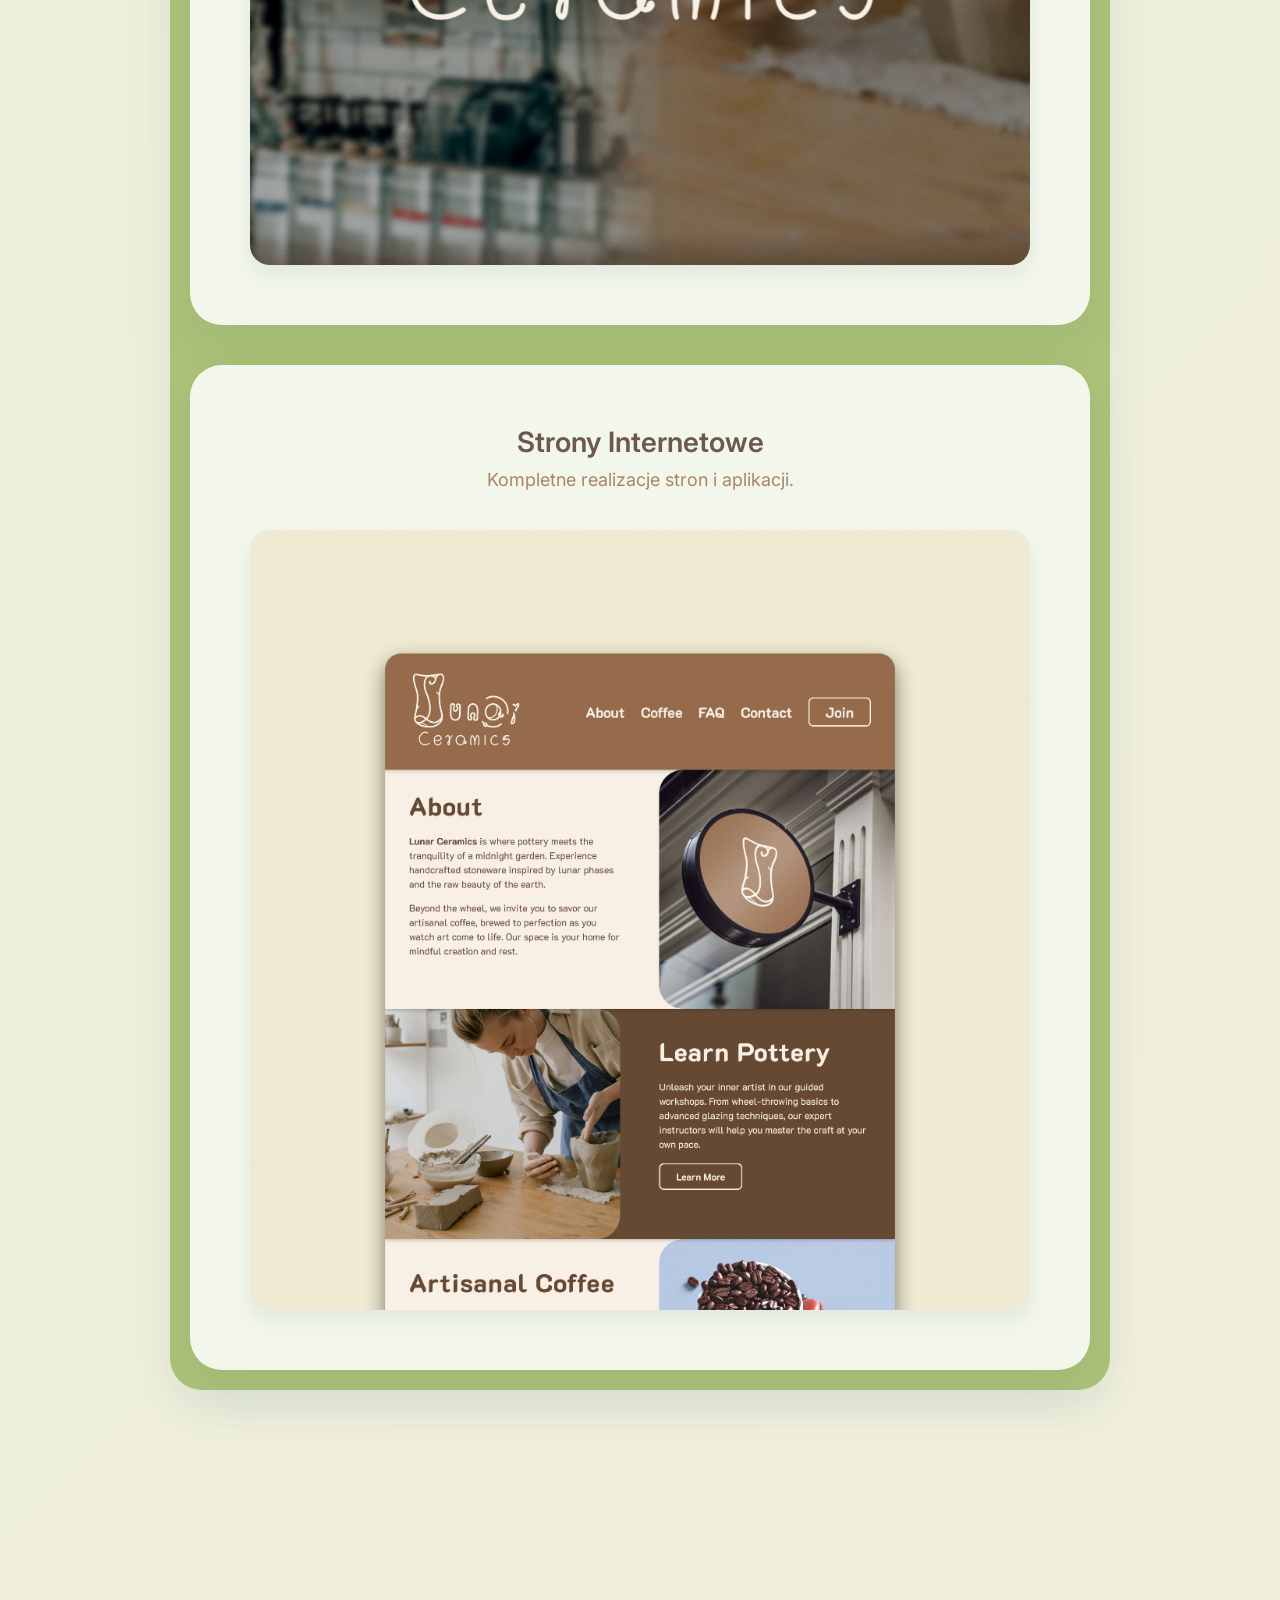
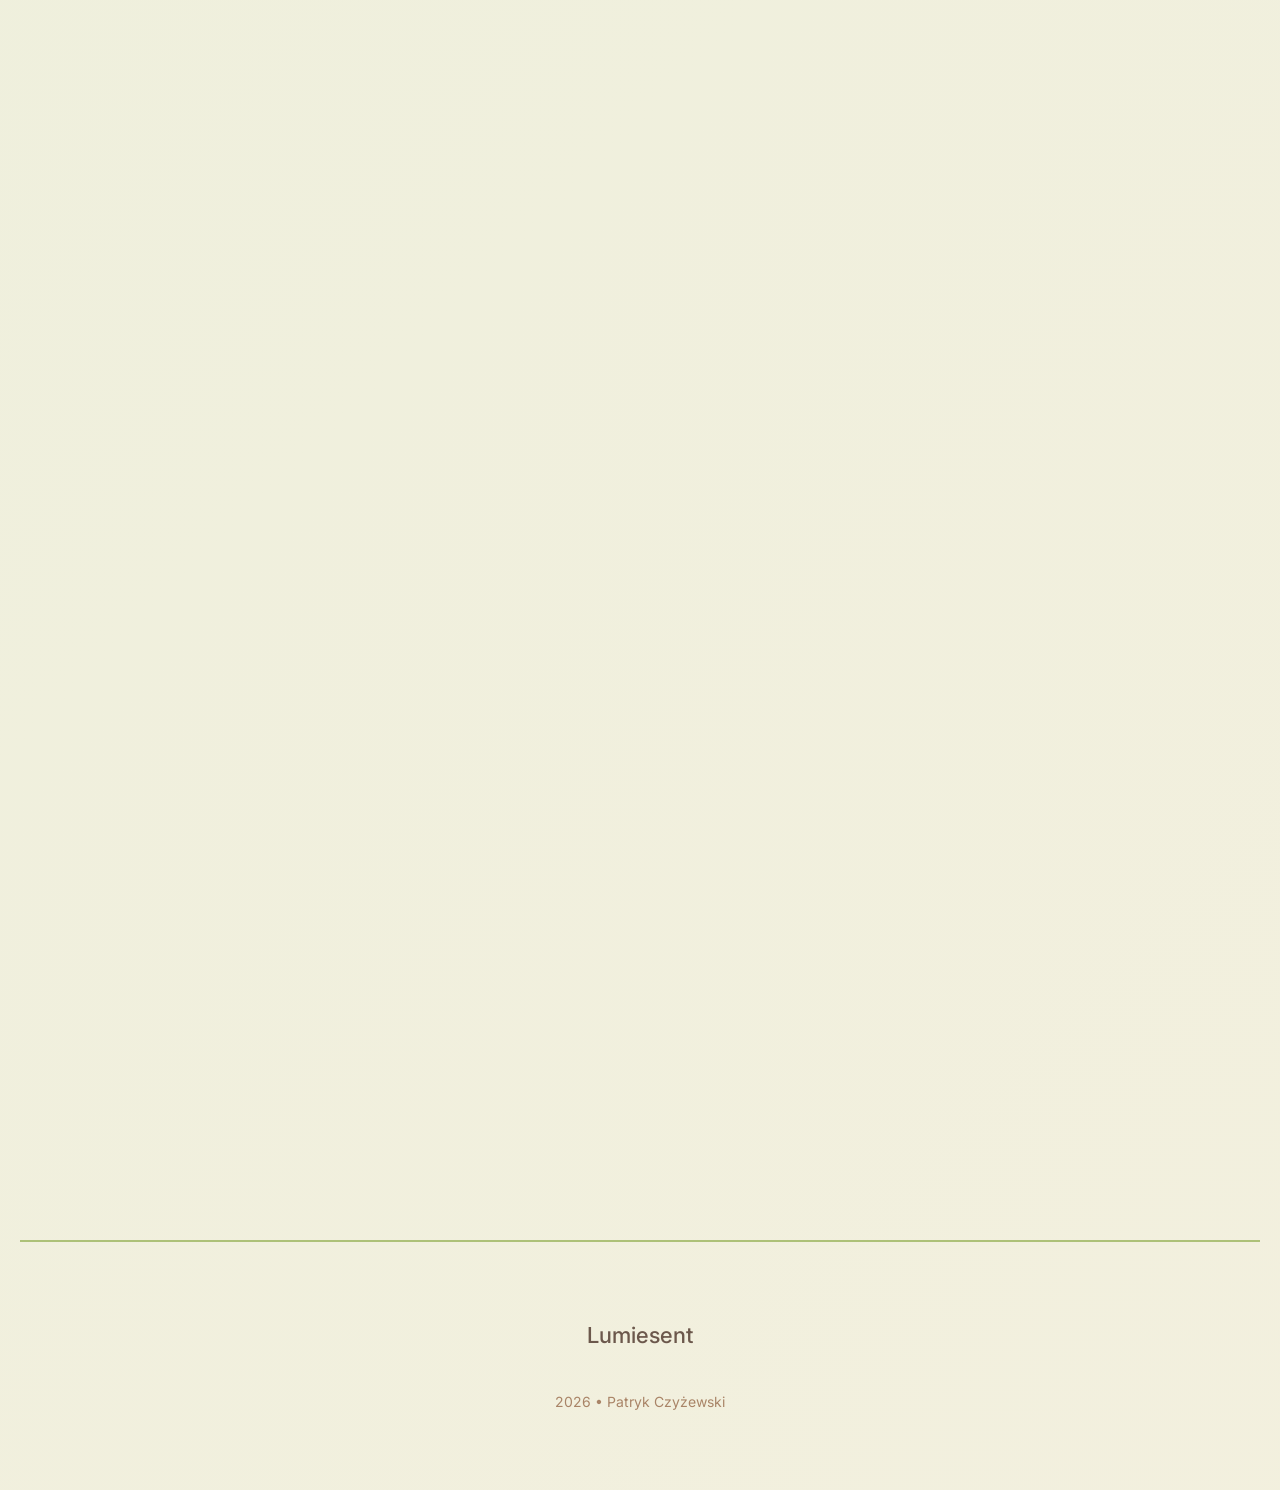
==== commit 7491c5cd: "Added About Section - Added About Section" ====
--- a/index.html
+++ b/index.html
@@ -29,7 +29,8 @@
         <div class="links">
             <a href="https://www.behance.net/lumiesent" class="btn btn-outline" data-i18n="behance">Behance</a>
             <a href="#portfolio" class="btn" data-i18n="portfolio_menu">Portfolio</a>
-            <a href="#websites" class="btn btn-outline" data-i18n="websites_menu">Strony Internetowe</a>
+            <!-- <a href="#websites" class="btn btn-outline" data-i18n="websites_menu">Strony Internetowe</a> -->
+            <a href="#about" class="btn btn-outline" data-i18n="about_menu">O mnie</a>
             <a href="#kontakt" class="btn btn-outline" data-i18n="contact">Kontakt</a>
         </div>
 
@@ -78,7 +79,95 @@
                 </section>
             </div>
         </div>
-        
+
+        <div class="card fade-in" id="about">
+            <section class="about-section">
+                <h2 class="section-title" data-i18n="about_title">O mnie</h2>
+                
+                <div class="about-content">
+                    <div class="about-text-wrapper">
+                        <p class="about-text" data-i18n="about_desc1">Cześć! Jestem kreatywnym projektantem i deweloperem. Odpowiadam za cały proces tworzenia – od pierwszych szkiców i makiet, aż po ostateczne wdrożenie kodu. Projektuję spójne identyfikacje wizualne, użyteczne interfejsy oraz nowoczesne strony internetowe.</p>
+                        <p class="about-text" data-i18n="about_desc2">Wierzę, że dobry design to nie tylko estetyka, ale przede wszystkim funkcjonalność i rozwiązywanie problemów. Zawsze staram się, aby moje projekty były intuicyjne, dostępne i po prostu cieszyły oko.</p>
+                    </div>
+                    
+                    <h3 class="skills-title" data-i18n="about_skills">Wybrane umiejętności</h3>
+
+                    <div class="about-skills-wrapper">
+                        <div class="skills-grid">
+                            <div class="skill-item">
+                                <div class="skill-icon">
+                                    <svg viewBox="0 0 24 24"><rect x="3" y="3" width="18" height="18" rx="2"/><path d="M3 9h18"/><path d="M9 21V9"/></svg>
+                                </div>
+                                <span class="skill-name">UI / UX Design</span>
+                            </div>
+
+                            <div class="skill-item">
+                                <div class="skill-icon">
+                                    <svg viewBox="0 0 24 24"><path d="M12 19l7-7 3 3-7 7-3-3z"/><path d="M18 13l-1.5-7.5L2 2l3.5 14.5L13 18l5-5z"/><path d="M2 2l7.586 7.586"/><circle cx="11" cy="11" r="2"/></svg>
+                                </div>
+                                <span class="skill-name" data-i18n="skill_illustration">Ilustracja</span>
+                            </div>
+
+                            <div class="skill-item">
+                                <div class="skill-icon">
+                                    <svg viewBox="0 0 24 24"><path d="M20 21v-2a4 4 0 0 0-4-4H8a4 4 0 0 0-4 4v2"/><circle cx="12" cy="7" r="4"/></svg>
+                                </div>
+                                <span class="skill-name">Branding</span>
+                            </div>
+
+                            <div class="skill-item">
+                                <div class="skill-icon">
+                                    <svg viewBox="0 0 24 24"><polyline points="16 18 22 12 16 6"/><polyline points="8 6 2 12 8 18"/></svg>
+                                </div>
+                                <span class="skill-name">HTML5 & CSS3</span>
+                            </div>
+
+                            <div class="skill-item">
+                                <div class="skill-icon">
+                                    <svg viewBox="0 0 24 24"><path d="M7 4a2 2 0 0 0-2 2v3a2 3 0 0 1-2 3 2 3 0 0 1 2 3v3a2 2 0 0 0 2 2M17 4a2 2 0 0 1 2 2v3a2 3 0 0 0 2 3 2 3 0 0 0-2 3v3a2 2 0 0 1-2 2"/></svg>
+                                </div>
+                                <span class="skill-name">JavaScript</span>
+                            </div>
+
+                            <div class="skill-item">
+                                <div class="skill-icon">
+                                    <svg viewBox="0 0 24 24"><circle cx="6" cy="18" r="3"/><circle cx="18" cy="18" r="3"/><circle cx="6" cy="6" r="3"/><path d="M18 15v-1a3 3 0 0 0-3-3H6"/><path d="M6 9v6"/></svg>
+                                </div>
+                                <span class="skill-name">Git & GitHub</span>
+                            </div>
+
+                            <div class="skill-item">
+                                <div class="skill-icon">
+                                    <svg viewBox="0 0 24 24"><path d="M5 5.5A3.5 3.5 0 0 1 8.5 2H12v7H8.5A3.5 3.5 0 0 1 5 5.5z"/><path d="M12 2h3.5a3.5 3.5 0 1 1 0 7H12V2z"/><path d="M12 12.5a3.5 3.5 0 1 1 7 0 3.5 3.5 0 1 1-7 0z"/><path d="M5 19.5A3.5 3.5 0 0 1 8.5 16H12v3.5a3.5 3.5 0 1 1-7 0z"/><path d="M5 12.5A3.5 3.5 0 0 1 8.5 9H12v7H8.5A3.5 3.5 0 0 1 5 12.5z"/></svg>
+                                </div>
+                                <span class="skill-name">Figma</span>
+                            </div>
+
+                            <div class="skill-item">
+                                <div class="skill-icon">
+                                    <svg viewBox="0 0 24 24"><path d="M12 21a9 9 0 1 1 0 -18c4.97 0 9 3.582 9 8c0 1.06 -.474 2.078 -1.318 2.828c-.844 .75 -1.982 1.172 -3.182 1.172h-1.5a2 2 0 0 0 -2 2c0 .11 .011 .218 .031 .322c.03 .155 .069 .315 .069 .478a2 2 0 0 1 -2 2z"/><circle cx="8.5" cy="8.5" r="1"/><circle cx="12.5" cy="7.5" r="1"/><circle cx="16.5" cy="9.5" r="1"/></svg>
+                                </div>
+                                <span class="skill-name">Adobe CC</span>
+                            </div>
+
+                            <div class="skill-item">
+                                <div class="skill-icon">
+                                    <svg viewBox="0 0 24 24"><circle cx="12" cy="4" r="2"/><circle cx="4" cy="20" r="2"/><circle cx="20" cy="20" r="2"/><line x1="10.5" y1="6.5" x2="5.5" y2="17.5"/><line x1="13.5" y1="6.5" x2="18.5" y2="17.5"/><line x1="6" y1="20" x2="18" y2="20"/></svg>
+                                </div>
+                                <span class="skill-name">Affinity</span>
+                            </div>
+
+                            <div class="skill-item">
+                                <div class="skill-icon">
+                                    <svg viewBox="0 0 24 24"><circle cx="12" cy="12" r="10"/><path d="M8 12a4 4 0 1 1 8 0 4 4 0 0 1-8 0z"/><path d="M12 8v8M8 12h8"/></svg>
+                                </div>
+                                <span class="skill-name">Canva</span>
+                            </div>
+                        </div>
+                    </div>
+                </div>
+            </section>
+        </div>
 
         <div class="card fade-in" id="kontakt">
             <footer class="contact-section">
--- a/style.css
+++ b/style.css
@@ -433,6 +433,92 @@
 }
 
 /* =========================================
+   SEKCJA O MNIE (WERSJA SYMETRYCZNA 3x3)
+   ========================================= */
+.about-content {
+    display: flex;
+    flex-direction: column;
+    align-items: center;
+    gap: 60px;
+    text-align: center;
+}
+
+.about-text-wrapper {
+    max-width: 800px;
+    display: flex;
+    flex-direction: column;
+    gap: 20px;
+}
+
+.about-text {
+    font-size: 18px;
+    line-height: 1.8;
+    color: var(--text-primary);
+}
+
+.about-skills-wrapper {
+    width: 100%;
+    max-width: 900px; /* Ograniczenie by siatka nie była zbyt rozstrzelona */
+    gap: 20px;
+}
+
+/* Siatka 5 kolumn (układ 2x5) */
+.skills-grid {
+    display: grid;
+    grid-template-columns: repeat(5, 1fr); /* 5 kolumn */
+    gap: 50px 15px; /* Większy odstęp pionowy (50px), mniejszy poziomy (15px) */
+    width: 100%;
+}
+
+.skill-item {
+    display: flex;
+    flex-direction: column; /* Tekst pod ikoną */
+    align-items: center;
+    gap: 15px;
+    transition: transform 0.3s ease;
+}
+
+.skills-title {
+    font-size: 24px;
+    color: var(--text-primary);
+    font-weight: 600;
+}
+
+.skill-item:hover {
+    transform: translateY(-8px);
+}
+
+.skill-icon {
+    width: 60px; /* Nieco większe by lepiej pasowały do układu pionowego */
+    height: 60px;
+    display: flex;
+    justify-content: center;
+    align-items: center;
+    background-color: var(--color-vanilla);
+    border: 2px solid var(--accent-primary);
+    border-radius: 18px;
+    color: var(--text-primary);
+    box-shadow: 0 4px 15px rgba(108, 88, 76, 0.08);
+}
+
+.skill-icon svg {
+    width: 28px;
+    height: 28px;
+    fill: none;
+    stroke: currentColor;
+    stroke-width: 2;
+    stroke-linecap: round;
+    stroke-linejoin: round;
+}
+
+.skill-name {
+    font-size: 15px;
+    font-weight: 600;
+    color: var(--text-primary);
+    max-width: 140px; /* Zapobiega zbyt długim wierszom pod ikoną */
+}
+
+/* =========================================
    ANIMACJE FADE-IN
    ========================================= */
 .fade-in {
@@ -488,4 +574,43 @@
     .project-item:hover::after {
         opacity: 0.3 !important; 
     }
+
+    .about-content {
+        flex-direction: column;
+        gap: 50px;
+    }
+
+    .about-text-wrapper {
+        padding: 0 10px;
+    }
+    
+    .skills-grid {
+        grid-template-columns: repeat(2, 1fr); /* 2 kolumny na tabletach */
+        gap: 30px 15px;
+    }
+    
+    .skill-item {
+        min-width: 180px; /* Nieco ciaśniej na tabletach */
+    }
+
+    .about-skills {
+        padding: 20px;
+    }
+
+    .skills-tags {
+        justify-content: center;
+    }
+}
+
+@media (max-width: 480px) {
+    .skills-grid {
+        grid-template-columns: repeat(2, 1fr); /* Zostajemy przy 2 kolumnach na telefonach dla symetrii */
+    }
+    .skill-icon {
+        width: 50px;
+        height: 50px;
+    }
+    .skill-name {
+        font-size: 13px;
+    }
 }
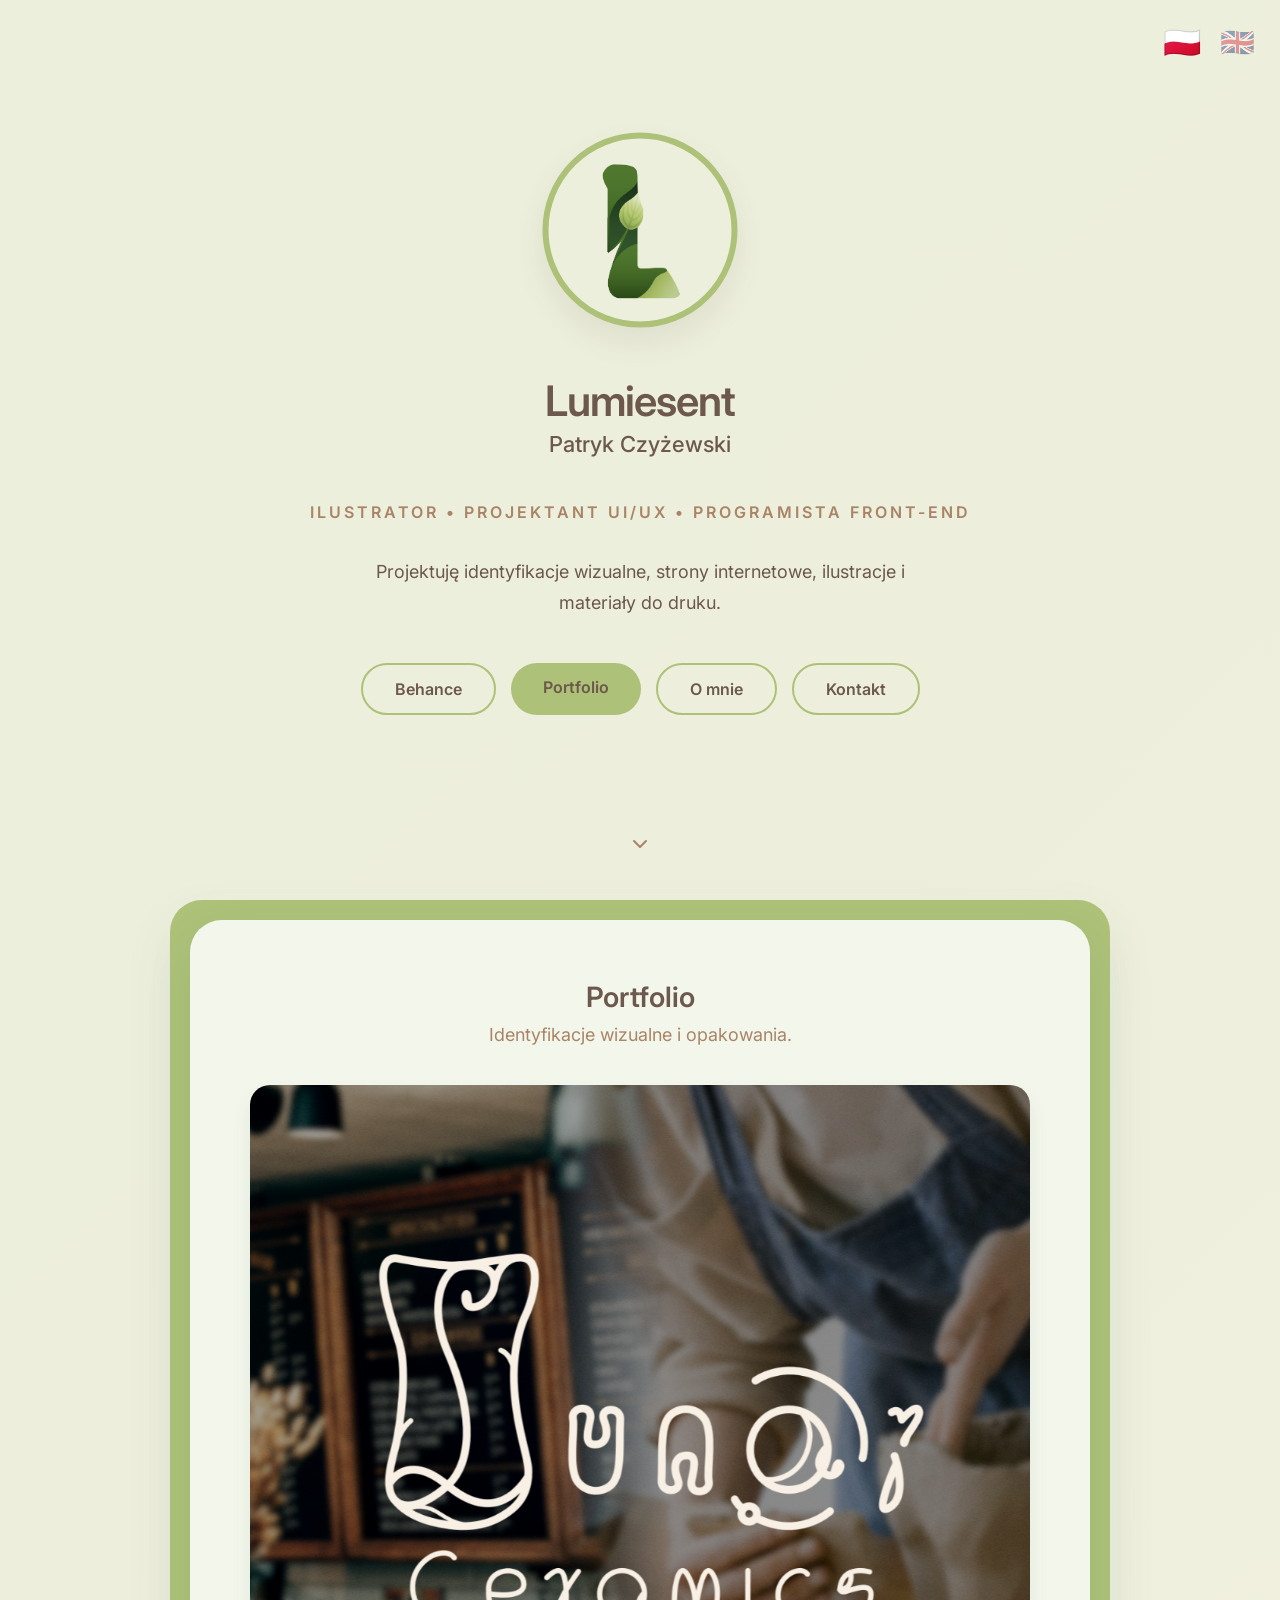
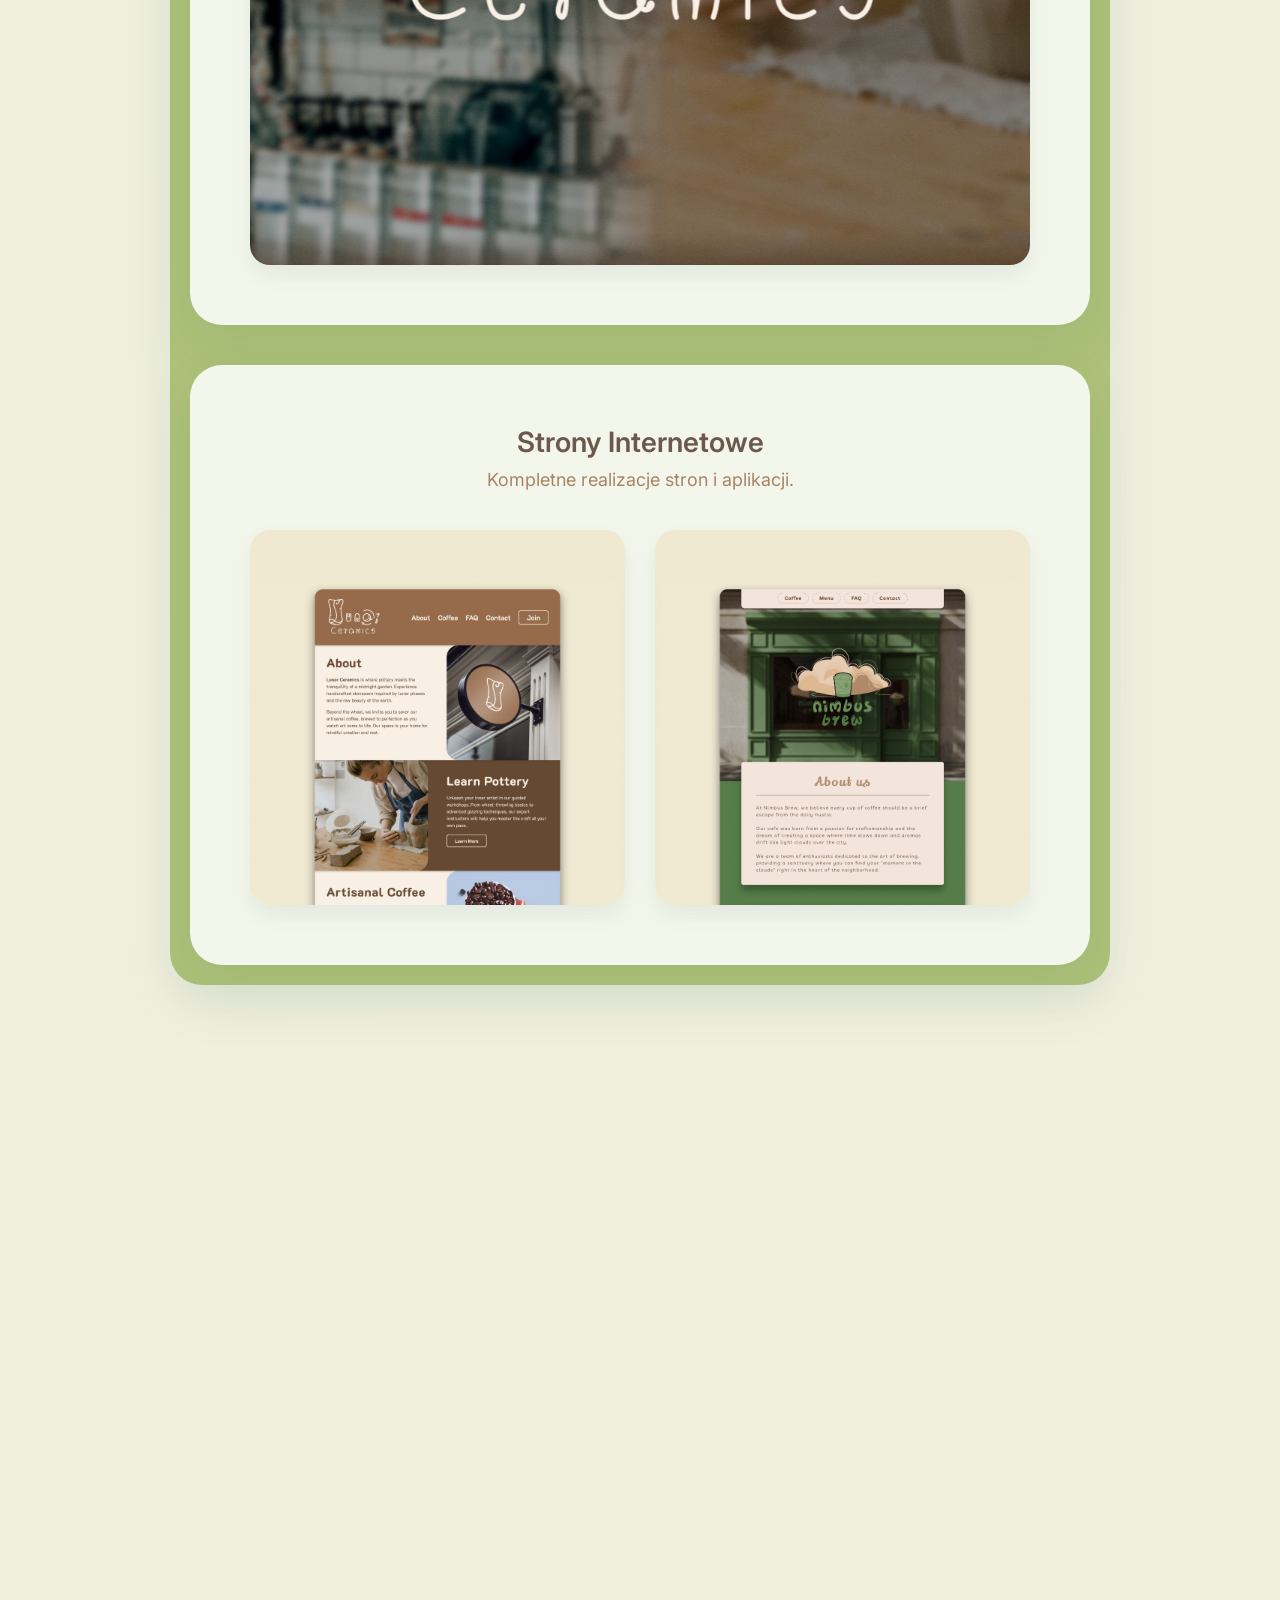
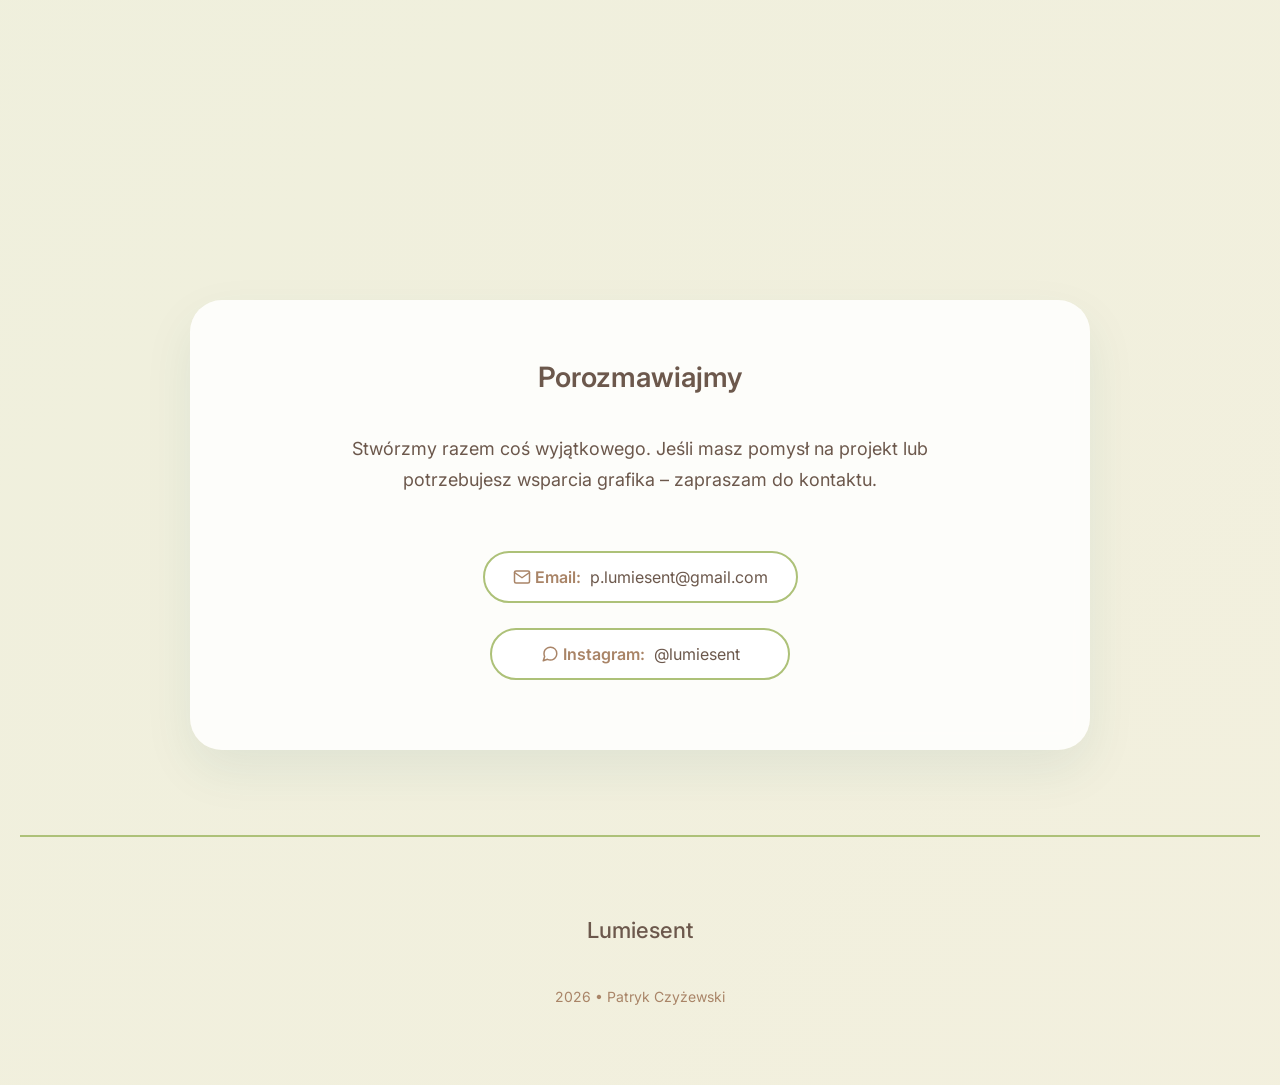
==== commit e4a3cb5e: "Nimbus Brew Website - Added Nimbus Brew Website Preview" ====
--- a/index.html
+++ b/index.html
@@ -50,7 +50,7 @@
                     <h2 class="section-title" data-i18n="portfolio_title">Portfolio</h2>
                     <p class="section-subtitle" data-i18n="portfolio_subtitle">Identyfikacje wizualne i opakowania.</p>
                     
-                    <div class="projects-grid">
+                    <div class="projects-grid grid-1-col">
                         <a href="lunar-ceramics/lunar-ceramics-portfolio.html" class="project-item">
                             <img src="images/Lunar-Ceramics-Portfolio-Thumbnail.png" alt="Prezentacja" class="project-img">
                             <div class="project-overlay">
@@ -67,12 +67,20 @@
                     <h2 class="section-title" data-i18n="websites_title">Strony Internetowe</h2>
                     <p class="section-subtitle" data-i18n="websites_subtitle">Kompletne realizacje stron i aplikacji.</p>
                     
-                    <div class="projects-grid">
+                    <div class="projects-grid grid-2-cols">
                         <a href="lunar-ceramics/lunar-ceramics.html" class="project-item">
                             <img src="images/Lunar-Ceramics-Website-Thumbnail.png" alt=" " class="project-img">
                             <div class="project-overlay">
                                 <h3 class="project-title" data-i18n="proj1_title">Lunar Ceramics</h3>
                                 <p class="project-desc" data-i18n="proj1_desc">Strona internetowa.</p>
+                            </div>
+                        </a>
+
+                        <a href="nimbus-brew/nimbus-brew.html" class="project-item">
+                            <img src="images/Nimbus-Brew-Website-Thumbnail.png" alt=" " class="project-img">
+                            <div class="project-overlay">
+                                <h3 class="project-title" data-i18n="website2_title">Nimbus Brew</h3>
+                                <p class="project-desc" data-i18n="website2_desc">Strona internetowa.</p>
                             </div>
                         </a>
                     </div>
--- a/style.css
+++ b/style.css
@@ -264,10 +264,21 @@
 /* =========================================
    SEKCJA PROJEKTÓW STRON
    ========================================= */
+/* WSTAWIASZ TEN NOWY KOD: */
 .projects-grid {
     display: grid;
-    grid-template-columns: repeat(1, 1fr); 
     gap: 30px;
+}
+
+/* Nowa klasa dla sekcji z jednym projektem (grid 1x1) */
+.grid-1-col {
+    grid-template-columns: 1fr;
+    margin: 0 auto;   /* Środkuje projekt */
+}
+
+/* Nowa klasa dla sekcji z dwoma projektami (grid 2x1) */
+.grid-2-cols {
+    grid-template-columns: repeat(2, 1fr); 
 }
 
 .project-item {
@@ -545,6 +556,12 @@
         gap: 30px;
     }
 
+    .projects-grid, .grid-2-cols {
+        display: grid;
+        grid-template-columns: 1fr; 
+        gap: 30px;
+    }
+
     .profile-img {
         margin-top: 40px;
     }
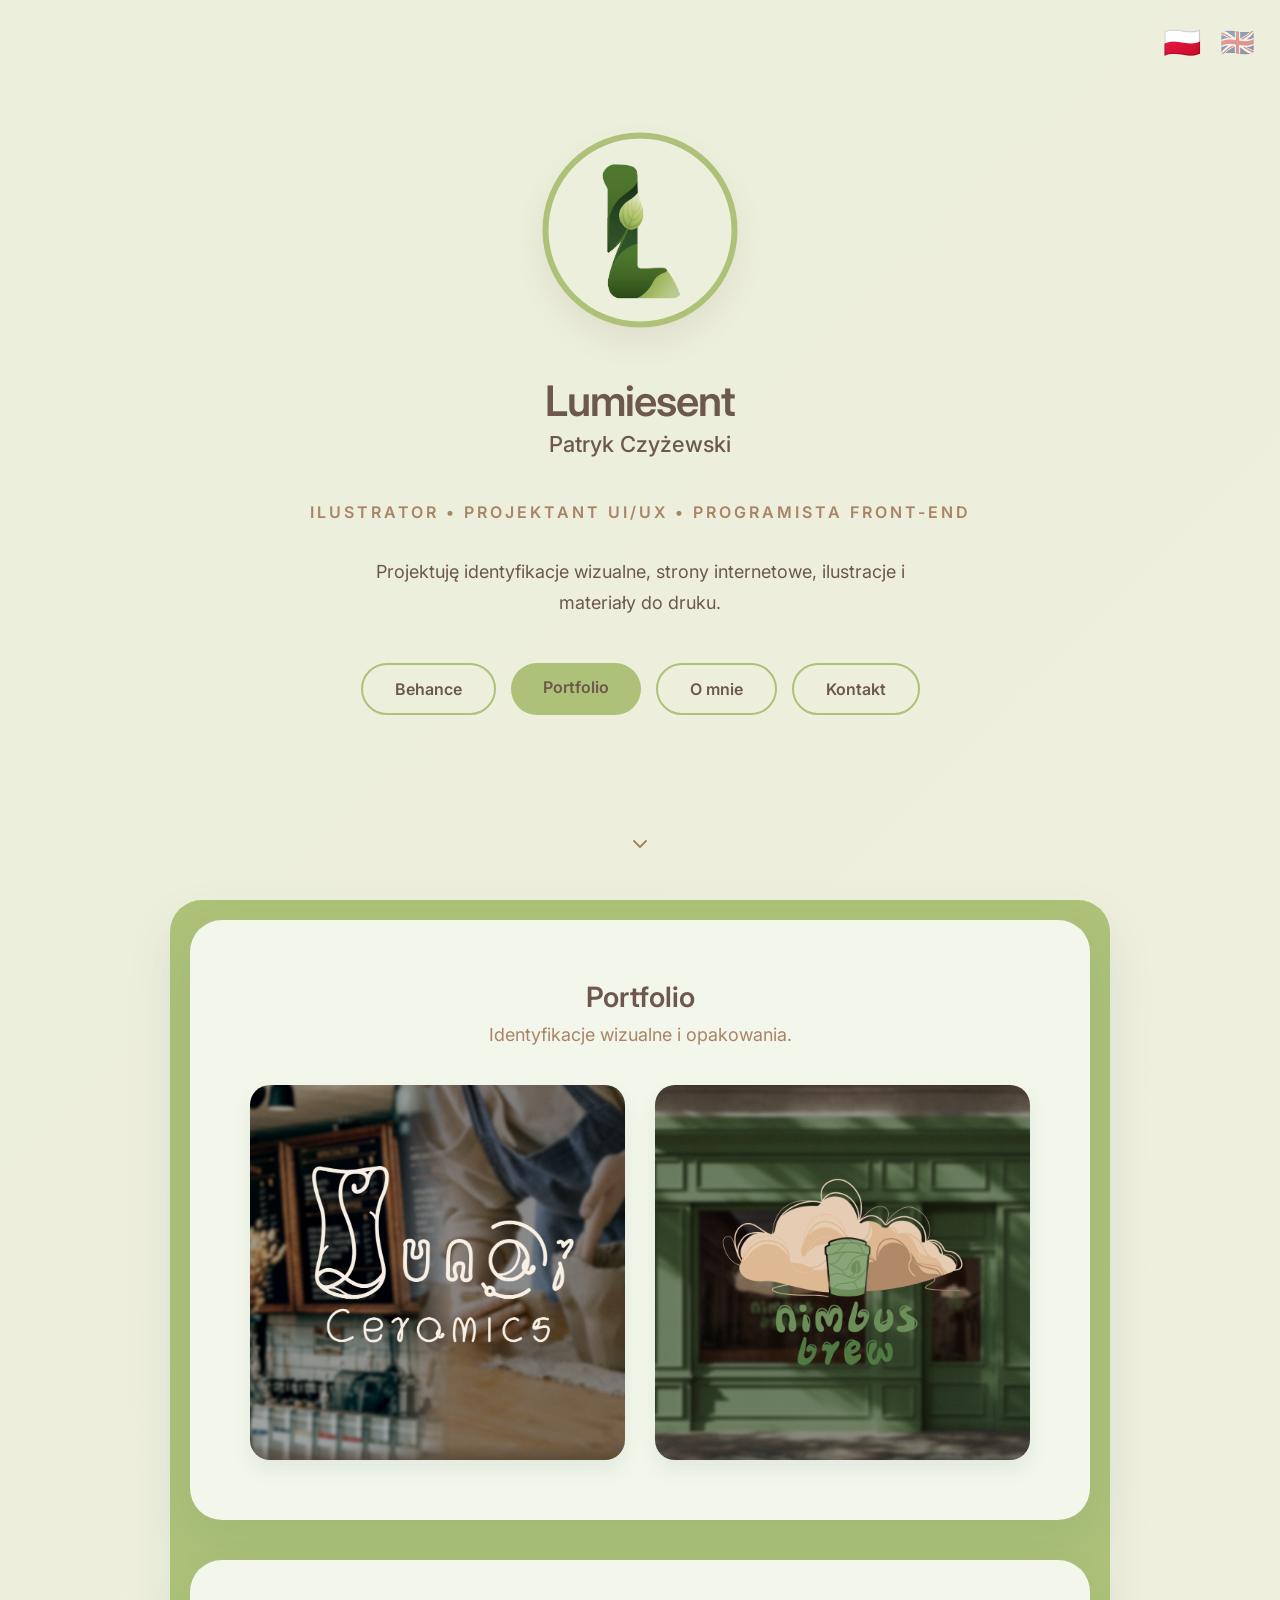
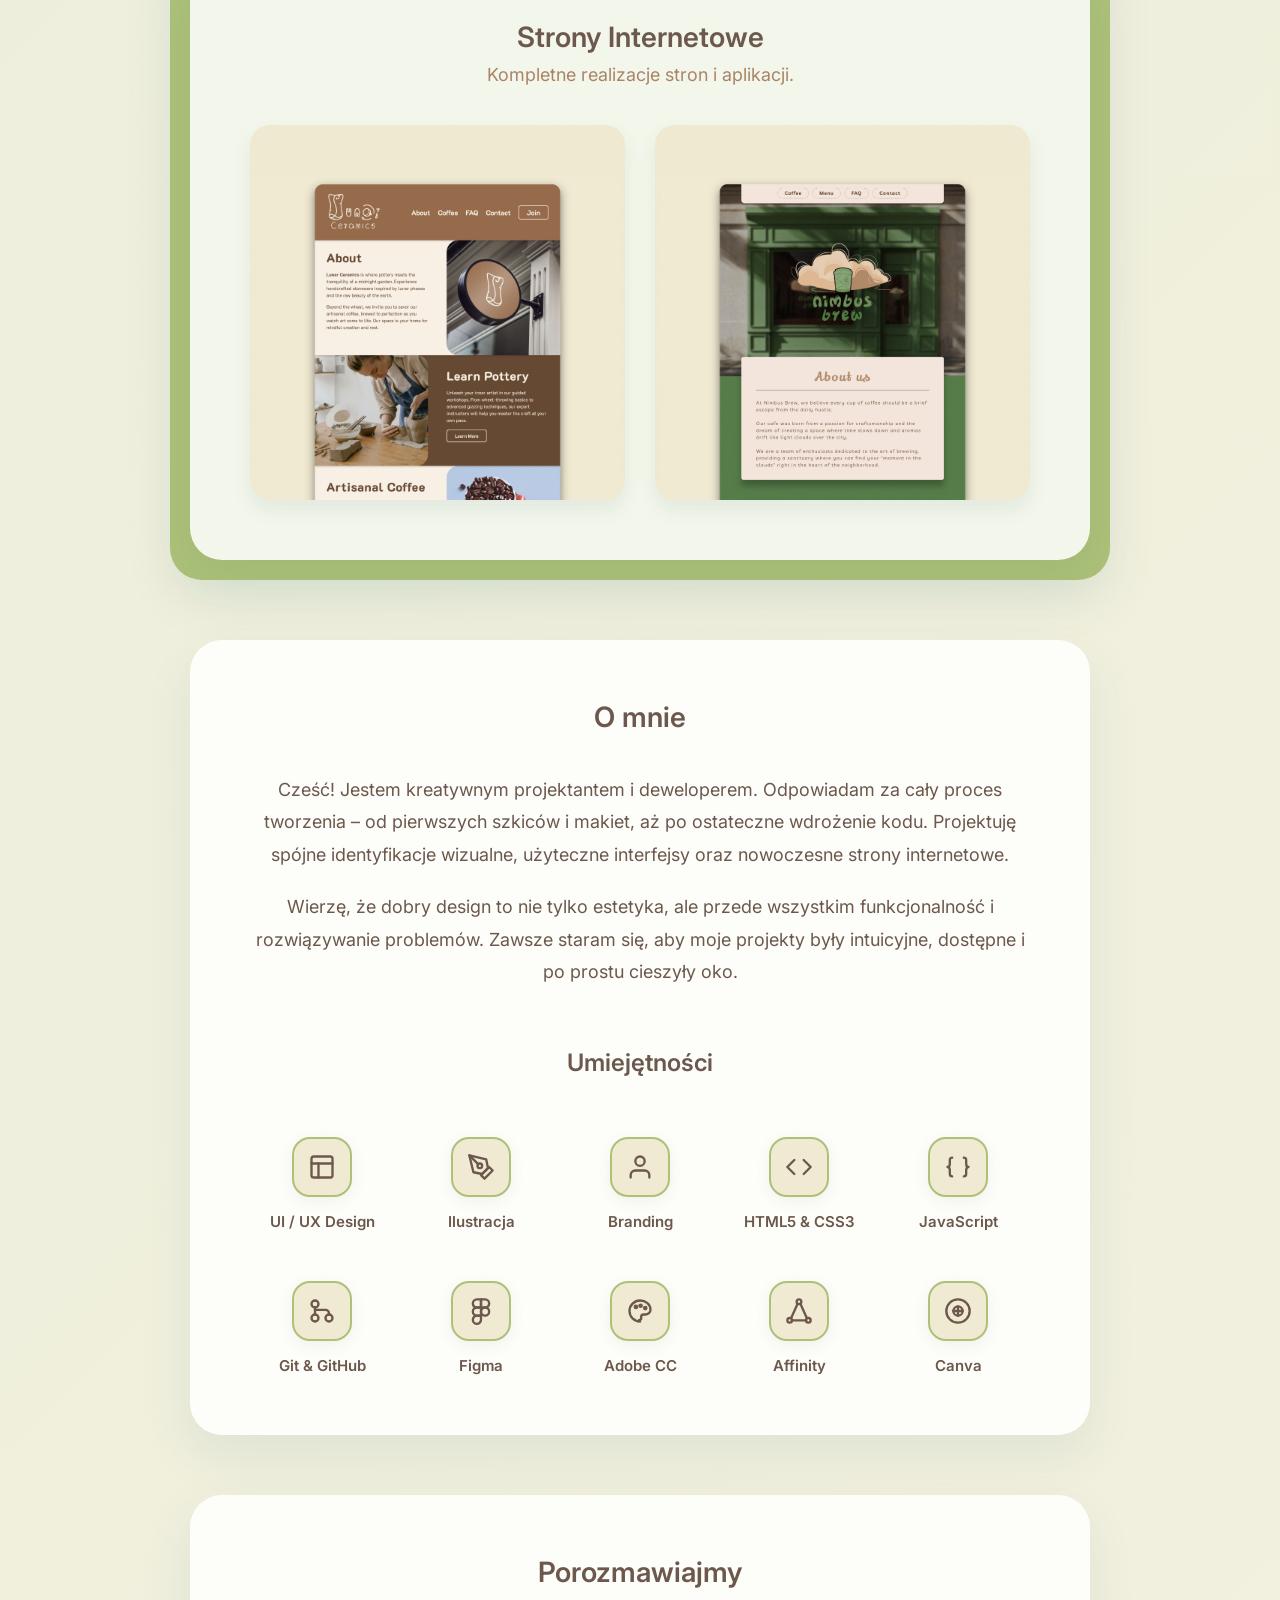
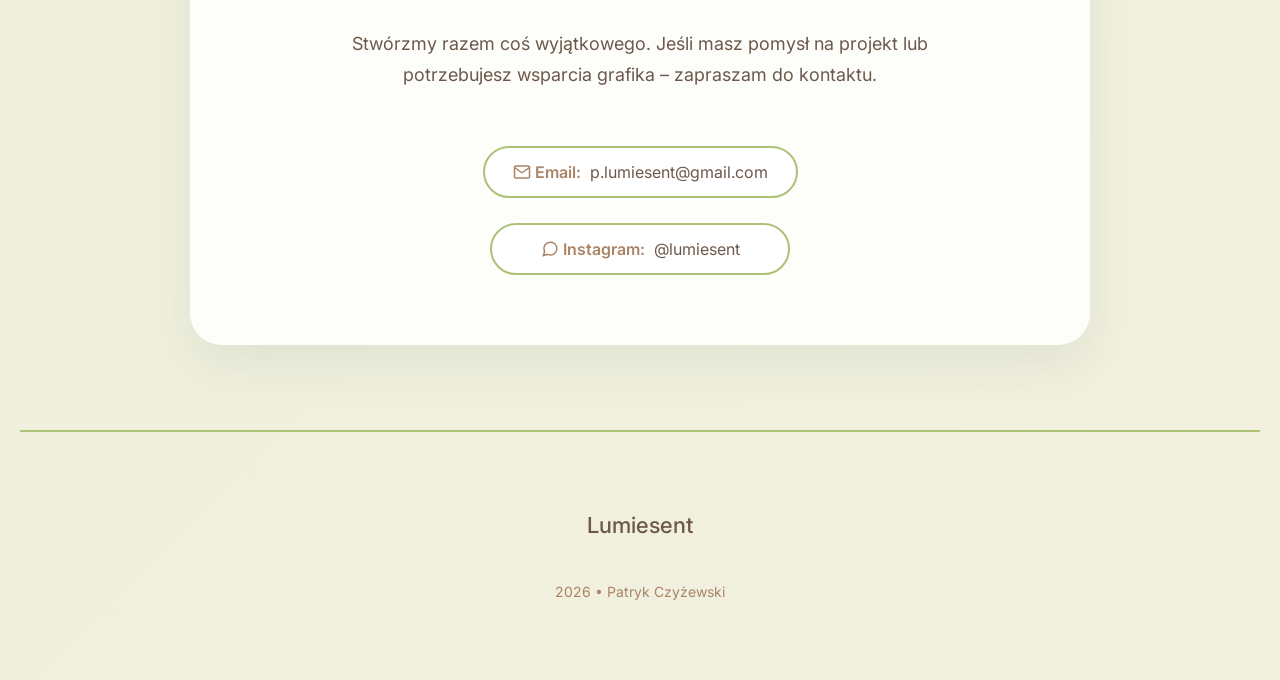
==== commit 5d6fc1c6: "Nimbus Brew Portfolio - Added Nimbus Brew "Behance like" Portfolio to main page." ====
--- a/index.html
+++ b/index.html
@@ -50,9 +50,17 @@
                     <h2 class="section-title" data-i18n="portfolio_title">Portfolio</h2>
                     <p class="section-subtitle" data-i18n="portfolio_subtitle">Identyfikacje wizualne i opakowania.</p>
                     
-                    <div class="projects-grid grid-1-col">
+                    <div class="projects-grid grid-2-cols">
                         <a href="lunar-ceramics/lunar-ceramics-portfolio.html" class="project-item">
                             <img src="images/Lunar-Ceramics-Portfolio-Thumbnail.png" alt="Prezentacja" class="project-img">
+                            <div class="project-overlay">
+                                <h3 class="project-title" data-i18n="proj1_title">Lunar Ceramics</h3>
+                                <p class="project-desc" data-i18n="proj1_desc">Identyfikacja wizualna kawiarni oraz pracowni ceramiki.</p>
+                            </div>
+                        </a>
+
+                        <a href="nimbus-brew/nimbus-brew-portfolio.html" class="project-item">
+                            <img src="images/Nimbus-Brew-Portfolio-Thumbnail.png" alt="Prezentacja" class="project-img">
                             <div class="project-overlay">
                                 <h3 class="project-title" data-i18n="proj2_title">Lunar Ceramics</h3>
                                 <p class="project-desc" data-i18n="proj2_desc">Identyfikacja wizualna kawiarni oraz pracowni ceramiki.</p>
@@ -71,8 +79,8 @@
                         <a href="lunar-ceramics/lunar-ceramics.html" class="project-item">
                             <img src="images/Lunar-Ceramics-Website-Thumbnail.png" alt=" " class="project-img">
                             <div class="project-overlay">
-                                <h3 class="project-title" data-i18n="proj1_title">Lunar Ceramics</h3>
-                                <p class="project-desc" data-i18n="proj1_desc">Strona internetowa.</p>
+                                <h3 class="project-title" data-i18n="website1_title">Lunar Ceramics</h3>
+                                <p class="project-desc" data-i18n="website1_desc">Strona internetowa.</p>
                             </div>
                         </a>
 
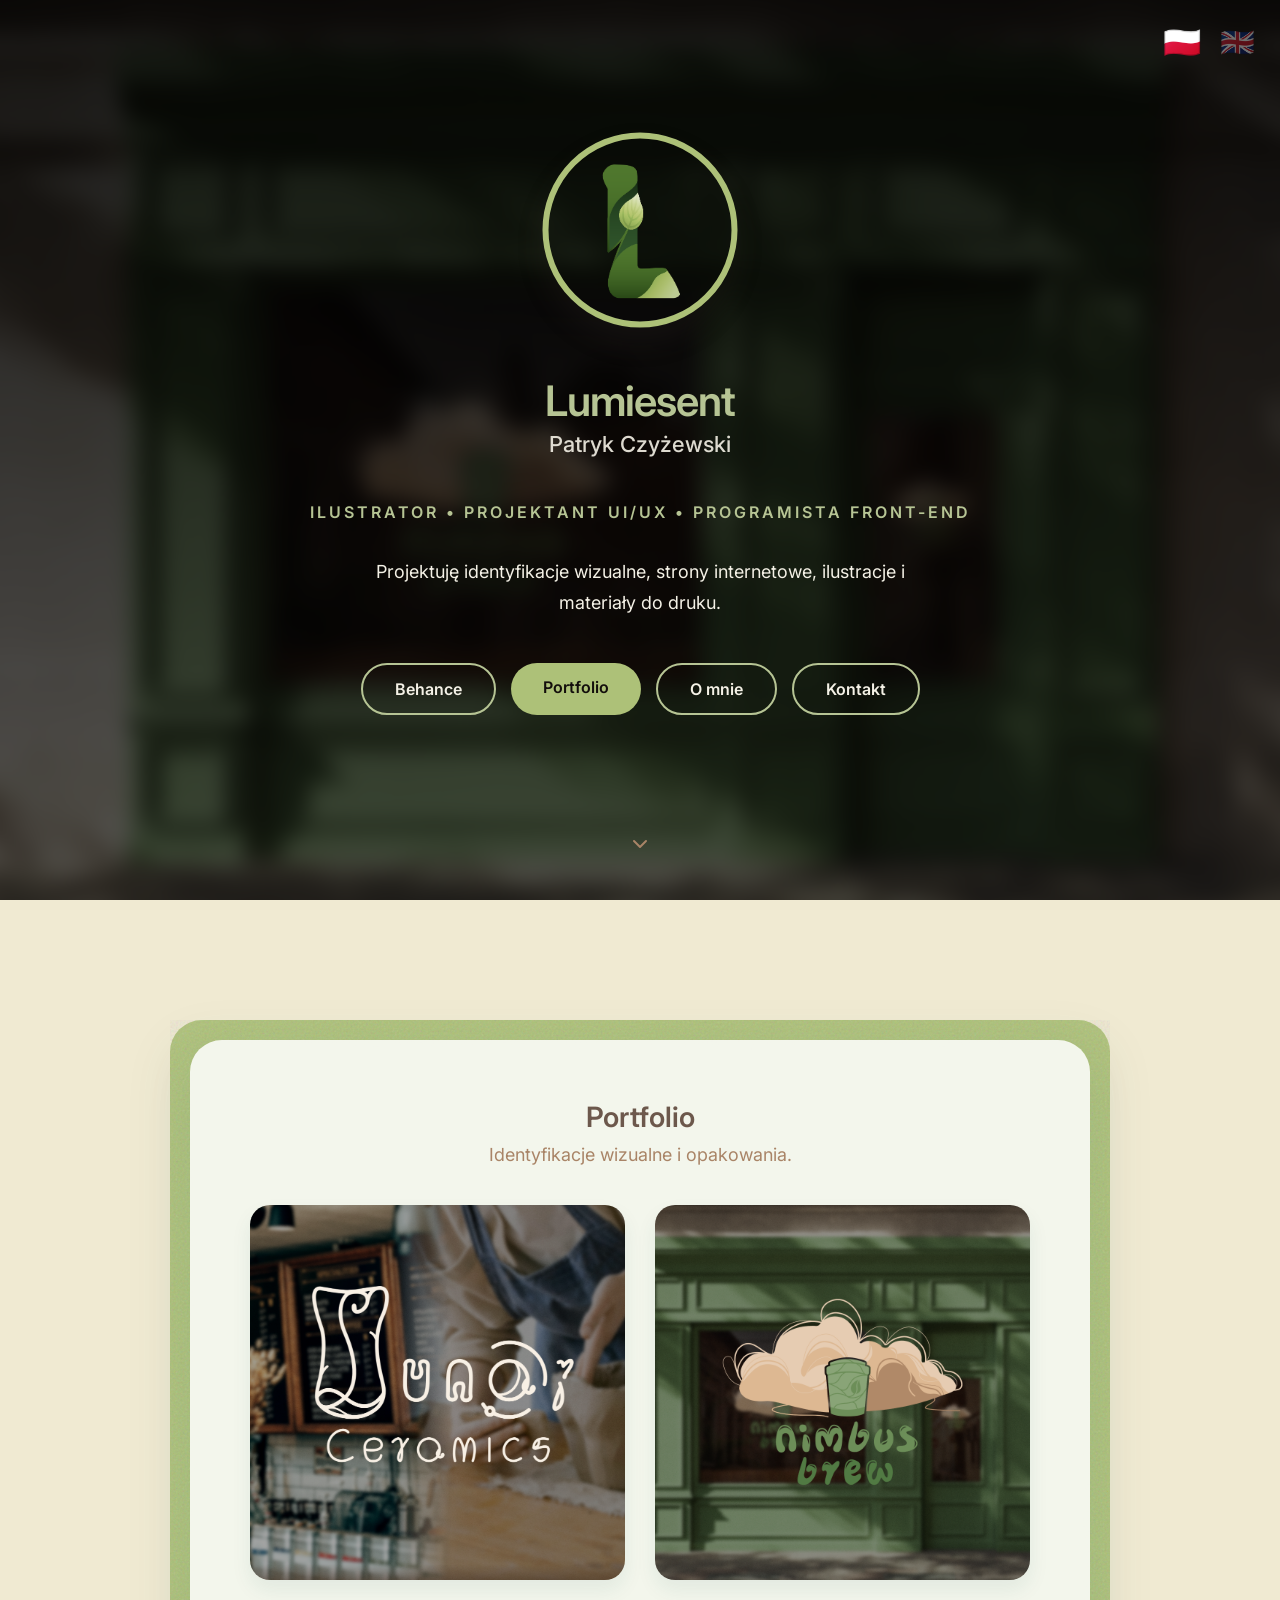
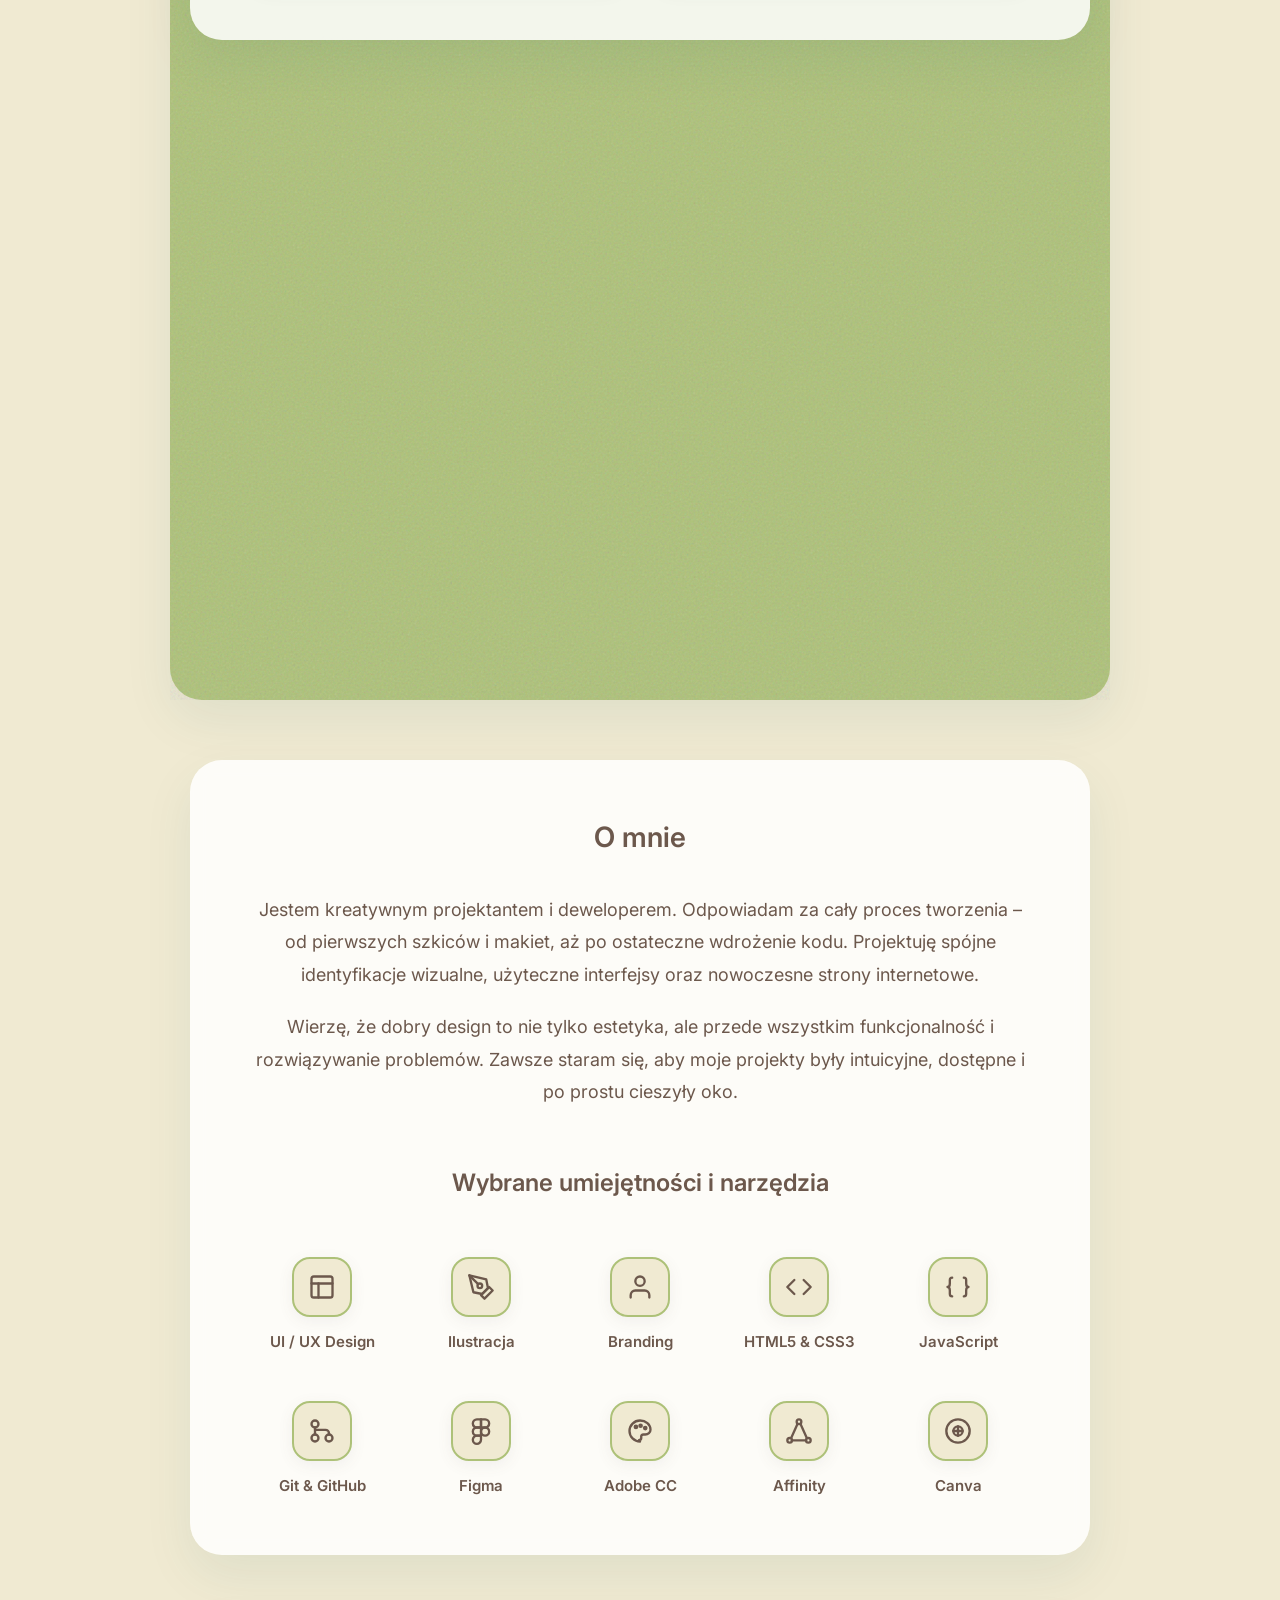
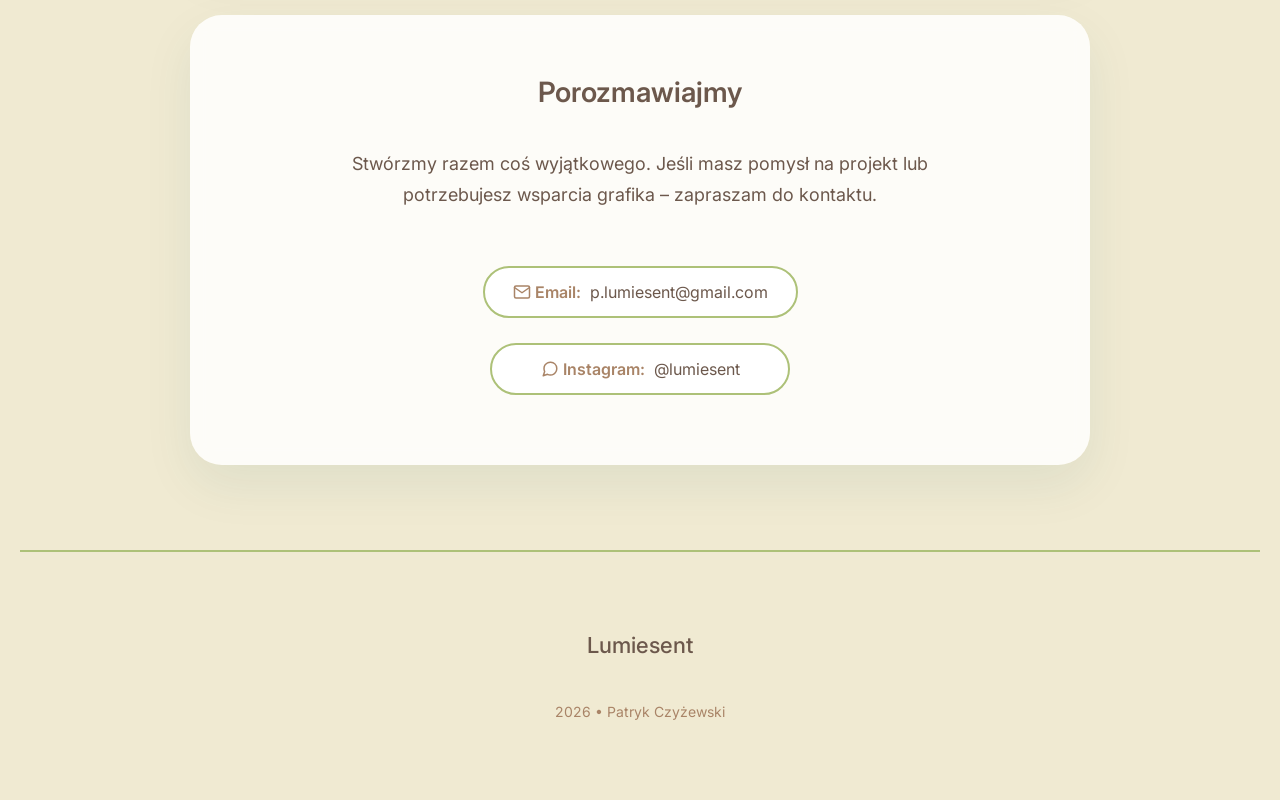
==== commit 37672f46: "Enchanced Hero Page" ====
--- a/index.html
+++ b/index.html
@@ -18,6 +18,7 @@
     </div>
 
     <header class="hero fade-in">
+        <div class="hero-bg"></div>
         <img src="images/Lumiesent-Signet.png" alt=" " class="profile-img">
         <h1 class="name" data-i18n="name">Lumiesent</h1>
         <p class="brand-name" data-i18n="brand_name">Patryk Czyżewski</p>
@@ -106,7 +107,7 @@
                         <p class="about-text" data-i18n="about_desc2">Wierzę, że dobry design to nie tylko estetyka, ale przede wszystkim funkcjonalność i rozwiązywanie problemów. Zawsze staram się, aby moje projekty były intuicyjne, dostępne i po prostu cieszyły oko.</p>
                     </div>
                     
-                    <h3 class="skills-title" data-i18n="about_skills">Wybrane umiejętności</h3>
+                    <h3 class="skills-title" data-i18n="about_skills">Wybrane umiejętności i narzędzia</h3>
 
                     <div class="about-skills-wrapper">
                         <div class="skills-grid">
--- a/style.css
+++ b/style.css
@@ -8,6 +8,11 @@
     --color-olive: #ADC178;
     --color-copper: #A98467;
     --color-brown: #6C584C;
+    --color-dark-brown: #130e0c;
+
+    --color-base-white: #FDFCF7;    /* Prawie biały, bardzo jasny krem */
+    --color-vanilla-soft: #F4F1E6;  /* Delikatny beż na tła sekcji/kart */
+    --color-olive-pale: #B6C494;    /* Przygaszona oliwka (akcent) */
 
     /* 2. PRZYPISANIE FUNKCYJNE */
     --bg-color: var(--color-vanilla);
@@ -25,7 +30,9 @@
 }
 
 html {
-    scroll-behavior: smooth; 
+    scroll-behavior: smooth;
+    scroll-snap-type: none;
+    height: auto;
 }
 
 * {
@@ -106,6 +113,83 @@
     text-align: center;
     padding: 40px 20px;
     position: relative;
+    position: sticky;
+    top: 0;
+    height: 100vh;
+    z-index: 1; /* Hero jest pod spodem */
+    overflow: hidden;
+}
+
+/* Nowe pełnoekranowe tło */
+.hero-bg {
+    position: absolute;
+    top: 0;
+    left: 0;
+    width: 100%;
+    height: 100%;
+    
+    /* Obraz z przyciemnieniem */
+    background-image: 
+        linear-gradient(rgba(0, 0, 0, 0.9), rgba(0, 0, 0, 0.6)), 
+        url('images/hero-bg.jpg'); 
+    background-size: cover;
+    background-position: center;
+    z-index: -1;
+    will-change: opacity, filter;
+
+    /* Rozmycie i powiększenie (skalowanie zapobiega "wchodzeniu" rozmytych krawędzi w głąb ekranu) */
+    filter: blur(10px); 
+    transform: scale(1.1); 
+
+    
+}
+
+/* 1. Ustawienie płynnego przejścia dla wszystkich tekstów w Hero */
+.hero .name, 
+.hero .brand-name, 
+.hero .title, 
+.hero .bio {
+    transition: color 0.5s ease; /* Czas trwania zmiany koloru */
+    position: relative; /* Upewniamy się, że są nad tłem */
+}
+
+/* Imię i nazwisko - najjaśniejszy punkt, czysta biel/krem */
+.hero.is-light .name {
+    color: var(--color-olive-pale); 
+}
+
+/* Nazwisko pod spodem - delikatniejszy, cieplejszy odcień wanilii */
+.hero.is-light .brand-name {
+    color: var(--color-vanilla-soft);
+    opacity: 0.9; /* Subtelne zmiękczenie */
+}
+
+/* Tytuł zawodowy - tutaj dajemy naszą nową, bladą oliwkę jako akcent */
+.hero.is-light .title {
+    color: var(--color-olive-pale);
+}
+
+/* Krótki opis (Bio) - powrót do czytelnej wanilii */
+.hero.is-light .bio {
+    color: var(--color-vanilla-soft);
+}
+
+.hero.is-light .btn {
+    color: var(--color-dark-brown);
+}
+
+.hero.is-light .btn:hover {
+    color: var(--color-vanilla-soft);
+}
+
+.hero.is-light .btn-outline {
+    border-color: var(--color-olive-pale);
+    color: var(--color-vanilla-soft);
+}
+
+.hero.is-light .btn-outline:hover {
+    background: var(--color-olive-pale);
+    color: var(--color-dark-brown);
 }
 
 .profile-img {
@@ -223,8 +307,17 @@
     gap: 60px;
 }
 
+.container {
+    position: relative;
+    z-index: 10; /* Wyższy niż Hero */
+    background: var(--bg-color); /* Musi mieć tło, żeby nie było prześwitów */
+    margin-top: 0; /* Usuwamy ewentualne przerwy */
+    padding-top: 80px; /* Dajemy oddech pierwszej karcie */
+}
+
 .table {
     padding: 20px;
+    margin-top: 40px;
     display: flex;
     flex-direction: column;
     align-items: center;
@@ -233,6 +326,15 @@
     backdrop-filter: blur(10px); 
     box-shadow: 0 20px 50px rgba(26, 83, 92, 0.08); 
     border-radius: 32px; 
+}
+
+.table::before {
+    content: "";
+    position: absolute;
+    top: 0; left: 0; width: 100%; height: 100%;
+    pointer-events: none;
+    background-image: url("data:image/svg+xml,%3Csvg viewBox='0 0 500 500' xmlns='http://www.w3.org/2000/svg'%3E%3Cfilter id='noiseFilter'%3E%3CfeTurbulence type='fractalNoise' baseFrequency='0.85' numOctaves='3' stitchTiles='stitch'/%3E%3C/filter%3E%3Crect width='100%25' height='100%25' filter='url(%23noiseFilter)' opacity='0.20'/%3E%3C/svg%3E");
+    z-index: 0;
 }
 
 .card {
